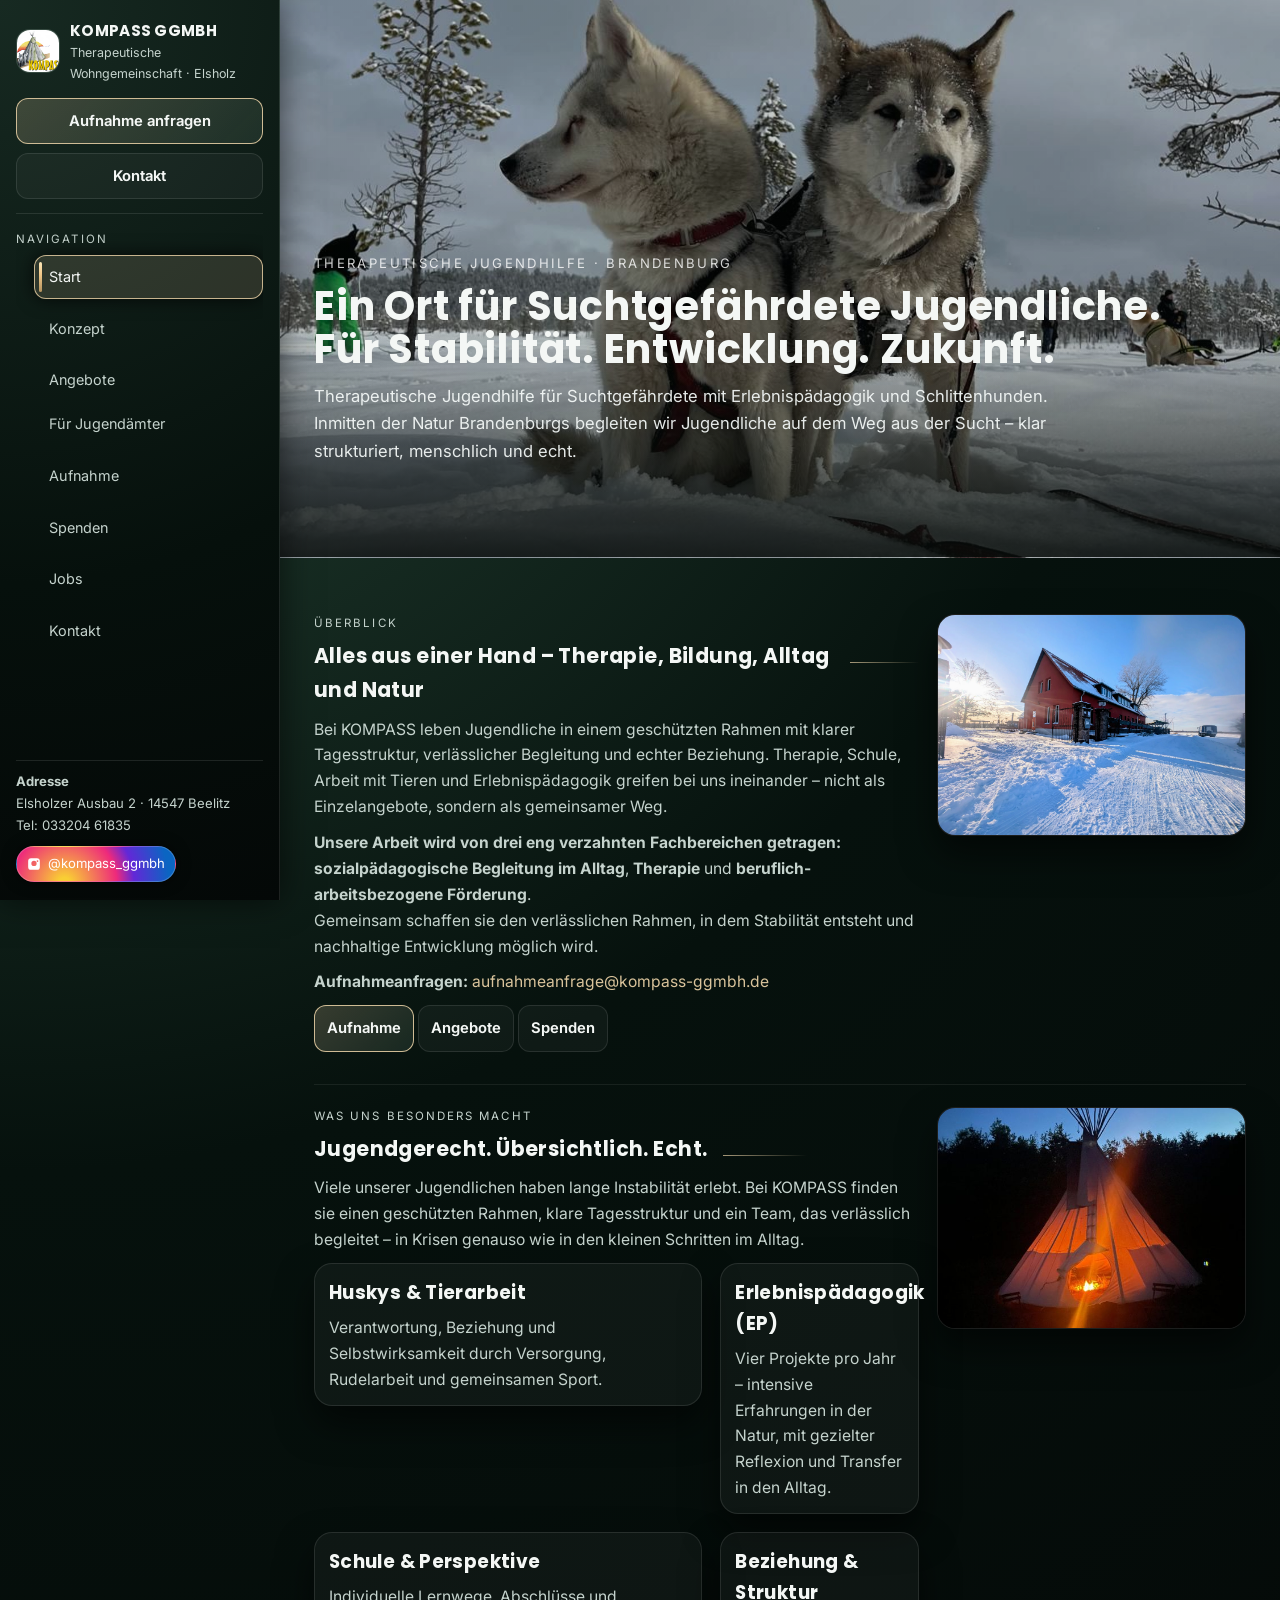
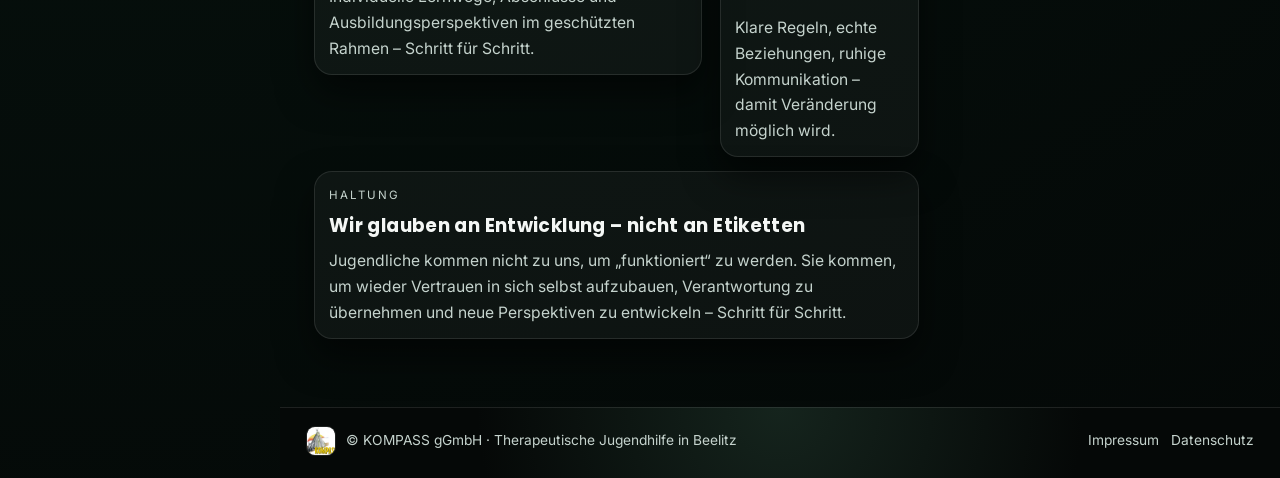
==== index.html @ edcd8ee6 "Add files via upload" ====
<!doctype html>

<!--
KOMPASS gGmbH single-file website export for IANOS.
This file contains the homepage styling and embedded assets as a standalone HTML file.
For full multi-page deployment, use the full project folder/ZIP.
Latest requested hero changes included:
- "Ein Ort für Suchtgefährdete Jugendliche. Für Stabilität. Entwicklung. Zukunft."
- "Therapeutische Jugendhilfe für Suchtgefährdete mit Erlebnispädagogik und Schlittenhunden..."
-->

<html lang="de">
<head> <meta charset="utf-8"> <title>KOMPASS gGmbH – Therapeutische Jugendhilfe</title> <meta name="viewport" content="width=device-width, initial-scale=1"> <link rel="preconnect" href="https://fonts.googleapis.com"> <link rel="preconnect" href="https://fonts.gstatic.com" crossorigin> <link href="https://fonts.googleapis.com/css2?family=Inter:wght@300;400;500;600&family=Poppins:wght@500;600;700&display=swap" rel="stylesheet"> <style>
:root{
  --bg:#06110d;
  --bg2:#0d1c16;
  --panel:#0c1712;
  --panel2:#102019;
  --text:#f4f7f5;
  --muted:#c5d3cd;
  --accent:#d9c39b;
  --accent2:#8fbca5;
  --border:rgba(255,255,255,.10);
  --shadow:0 18px 36px rgba(0,0,0,.55);
  --sidebar:280px;
  --radius:18px;
}


/* --- Fix: prevent horizontal scrollbar + sidebar hover stutter --- */
html, body{
  width:100%;
  overflow-x:hidden;
}
.sidebar{
  overflow-x:hidden; /* keep vertical scroll, kill horizontal */
}
.sidebar nav{
  overflow-x:hidden;
}
.sidebar a{
  will-change: transform;
}
/* -------------------------------------------------------------- */

*{box-sizing:border-box;margin:0;padding:0}
html{scroll-behavior:smooth}
body{
  font-family: Inter, system-ui, -apple-system, "Segoe UI", sans-serif;
  background: radial-gradient(circle at top left,#294a3a 0,var(--bg) 48%,#040807 100%);
  color:var(--text);
  line-height:1.65;
}
h1,h2,h3,.brand-name{
  font-family:Poppins,system-ui,-apple-system,"Segoe UI",sans-serif;
  letter-spacing:.02em;
}
a{color:var(--accent);text-decoration:none}
a:hover{text-decoration:underline}

.layout{display:flex;min-height:100vh}

/* Sidebar */
.sidebar{
  position:sticky;top:0;align-self:flex-start;
  width:var(--sidebar);min-height:100vh;
  padding:18px 16px;
  background: radial-gradient(circle at top left,#172a22 0%,#06100c 62%,#040807 100%);
  border-right:1px solid var(--border);
  box-shadow:0 0 32px rgba(0,0,0,.6);
  z-index:20;
  display:flex;flex-direction:column;gap:14px;
}
.brand{display:flex;gap:10px;align-items:center}
.brand-logo{
  width:44px;height:44px;border-radius:14px;overflow:hidden;
  border:1px solid var(--border);background:#20372c;flex:0 0 auto;
}
.brand-logo img{width:100%;height:100%;object-fit:cover}
.brand-name{font-weight:700;font-size:.95rem;text-transform:uppercase}
.brand-sub{font-size:.78rem;color:var(--muted)}

.nav-title{font-size:.72rem;text-transform:uppercase;letter-spacing:.18em;color:var(--muted);margin:6px 0}
.nav{border-top:1px solid var(--border);padding-top:10px;flex:1;overflow-y:auto;overflow-x:hidden}
.nav ul{list-style:none;display:flex;flex-direction:column;gap:4px}
.nav a{
  position:relative;display:block;
  font-size:.9rem;
  padding:9px 10px 9px 14px;
  border-radius:12px;
  border:1px solid transparent;
  color:var(--muted);
  transition:background .18s,border-color .18s,color .18s,transform .12s,box-shadow .18s;
}
.nav a:hover{
  background:rgba(255,255,255,.06);
  border-color:var(--border);
  color:var(--text);
  transform:translateX(1px);
  text-decoration:none;
}
.nav a.active{
  background:rgba(217,195,155,.16);
  border-color:rgba(217,195,155,.9);
  color:var(--text);
  box-shadow:0 0 18px rgba(0,0,0,.75);
}
.nav a.active::before{
  content:"";
  position:absolute;left:4px;top:6px;bottom:6px;width:3px;border-radius:999px;
  background:linear-gradient(180deg,#fbe7b9 0%,#f2c98a 40%,#b3925e 100%);
}

.cta{display:flex;flex-direction:column;gap:8px}
.btn{
  display:inline-flex;align-items:center;justify-content:center;gap:8px;
  font-size:.92rem;font-weight:650;
  padding:10px 12px;border-radius:12px;
  border:1px solid var(--border);
  background:rgba(255,255,255,.04);
  color:var(--text);
  cursor:pointer;
  transition:transform .12s,box-shadow .18s,border-color .18s,background .18s;
}
.btn:hover{
  transform:translateY(-1px);
  border-color:rgba(217,195,155,.55);
  background:rgba(255,255,255,.06);
  box-shadow:0 10px 18px rgba(0,0,0,.35);
  text-decoration:none;
}
.btn.primary{
  border-color:rgba(217,195,155,.95);
  background:linear-gradient(135deg,rgba(217,195,155,.22),rgba(143,188,165,.12));
}

.sidebar-footer{
  border-top:1px solid var(--border);
  padding-top:10px;
  color:var(--muted);
  font-size:.82rem;
}
.ig-pill{
  display:inline-flex;align-items:center;gap:7px;
  margin-top:10px;
  font-size:.82rem;
  padding:6px 10px;border-radius:999px;
  border:1px solid rgba(255,255,255,.20);
  background:radial-gradient(circle at 30% 107%,#f9ce34 0%,#f9ce34 5%,#ee2a7b 45%,#6228d7 60%,#0b65c2 90%);
  color:#fff;text-decoration:none;
  box-shadow:0 0 14px rgba(0,0,0,.65);
}
.ig-pill span.icon{
  width:14px;height:14px;background:#fff;
  -webkit-mask:url("data:image/svg+xml;utf8,<svg xmlns='http://www.w3.org/2000/svg' viewBox='0 0 24 24'><path fill='%23000' d='M7 2h10a5 5 0 0 1 5 5v10a5 5 0 0 1-5 5H7a5 5 0 0 1-5-5V7a5 5 0 0 1 5-5zm5 4.5A4.5 4.5 0 1 0 16.5 11 4.51 4.51 0 0 0 12 6.5zm6-1a1.5 1.5 0 1 0 1.5 1.5A1.5 1.5 0 0 0 18 5.5z'/></svg>") center/contain no-repeat;
          mask:url("data:image/svg+xml;utf8,<svg xmlns='http://www.w3.org/2000/svg' viewBox='0 0 24 24'><path fill='%23000' d='M7 2h10a5 5 0 0 1 5 5v10a5 5 0 0 1-5 5H7a5 5 0 0 1-5-5V7a5 5 0 0 1 5-5zm5 4.5A4.5 4.5 0 1 0 16.5 11 4.51 4.51 0 0 0 12 6.5zm6-1a1.5 1.5 0 1 0 1.5 1.5A1.5 1.5 0 0 0 18 5.5z'/></svg>") center/contain no-repeat;
}

/* Main */
.main{flex:1;min-width:0}
.hero{
  position:relative;
  min-height:62vh;
  padding:56px 34px 78px; /* a bit more top padding so dogs show */
  display:flex;align-items:flex-end;
  border-bottom:1px solid var(--border);
  background:
    linear-gradient(140deg, rgba(4,12,9,0.18), rgba(5,11,9,0.26)),
    url("/assets/hero.jpg") center/cover no-repeat;
  overflow:hidden;
}
.hero::after{
  content:"";
  position:absolute;inset:auto 0 0 0;height:42%;
  background:linear-gradient(0deg,rgba(6,11,9,.86) 0%,rgba(6,11,9,0) 100%);
  pointer-events:none;
}
.hero-inner{
  position:relative;z-index:1;
  max-width:940px;
  opacity:0;transform:translateY(10px);
  animation:heroFade 900ms ease-out 120ms forwards;
}
@keyframes heroFade{from{opacity:0;transform:translateY(14px)}to{opacity:1;transform:translateY(0)}}
.hero-kicker{font-size:.82rem;text-transform:uppercase;letter-spacing:.18em;color:rgba(255,255,255,.80);margin-bottom:10px}
.hero-title{font-size:clamp(2.35rem,3.1vw,3.05rem);line-height:1.08;margin-bottom:12px}
.hero-title span{color:var(--accent)}
.hero-sub{font-size:1.04rem;color:rgba(245,250,248,.92);max-width:760px;margin-bottom:14px}
.tags{display:flex;flex-wrap:wrap;gap:7px;margin-bottom:10px}
.tag{
  font-size:.78rem;padding:5px 10px;border-radius:999px;
  border:1px solid rgba(255,255,255,.26);
  background:rgba(3,10,7,.28);
  color:var(--text);
  backdrop-filter:blur(3px);
}

/* Content */
.page{padding:34px 34px 46px;max-width:1100px}
.section{
  padding:22px 0;
  border-bottom:1px solid rgba(255,255,255,.07);
  opacity:0;transform:translateY(10px);
  transition:opacity .55s ease-out,transform .55s ease-out;
}
.section.visible{opacity:1;transform:translateY(0)}
.section:last-child{border-bottom:0}
.kicker{font-size:.72rem;text-transform:uppercase;letter-spacing:.18em;color:var(--muted);margin-bottom:6px}
.section h2{
  font-size:1.28rem;margin-bottom:10px;
  display:flex;align-items:baseline;gap:10px
}
.section h2::after{
  content:"";
  height:1px;width:84px;margin-left:6px;
  background:linear-gradient(90deg,var(--accent),transparent);
  opacity:.75;
}

.grid{
  display:grid;
  grid-template-columns:minmax(0,1.8fr) minmax(0,0.92fr);
  gap:18px;
  align-items:start;
}
p{color:var(--muted);font-size:.98rem;margin-bottom:10px}
ul{margin-left:1.1rem;margin-bottom:10px;color:var(--muted);font-size:.98rem}
li{margin-bottom:4px}

.card{
  background:rgba(255,255,255,.04);
  border:1px solid var(--border);
  border-radius:var(--radius);
  box-shadow:var(--shadow);
}
.card.pad{padding:14px 14px 12px}

.side-photo{
  border-radius:var(--radius);
  overflow:hidden;
  border:1px solid var(--border);
  background:#020403;
  box-shadow:var(--shadow);
}
.side-photo img{
  display:block;width:100%;height:220px;
  object-fit:cover;
}

/* Footer */
.footer{
  border-top:1px solid var(--border);
  padding:18px 26px 22px;
  background:radial-gradient(circle at top,#15241d 0%,#050807 60%);
  color:var(--muted);font-size:.86rem;
}
.footer-inner{
  max-width:1100px;margin:0 auto;
  display:flex;justify-content:space-between;gap:14px;flex-wrap:wrap;align-items:center;
}
.footer-left{display:flex;align-items:center;gap:10px}
.footer-logo{width:30px;height:30px;border-radius:9px;overflow:hidden;border:1px solid var(--border)}
.footer-logo img{width:100%;height:100%;object-fit:cover}
.footer-links{display:flex;gap:12px;flex-wrap:wrap}
.footer-links a{color:var(--muted)}
.footer-links a:hover{color:var(--accent)}

/* Mobile */
.mobile-toggle{display:none}
@media(max-width:920px){
  .layout{flex-direction:column}
  .sidebar{position:relative;width:100%;min-height:auto;border-right:0;border-bottom:1px solid var(--border)}
  .nav{display:none}
  .nav.open{display:block;max-height:340px}
  .mobile-toggle{display:inline-flex}
  .page,.hero{padding-left:16px;padding-right:16px}
  .grid{grid-template-columns:1fr}
  .side-photo img{height:200px}
}

/* Angebote jump links */
.page a{scroll-margin-top:90px}

/* Anfahrt map */
.map-wrapper { margin-top: 1.5rem; }
.map-link { margin-top: 0.5rem; font-size: 0.9rem; }
.map-link a { color: var(--accent); text-decoration: none; }
.map-link a:hover { text-decoration: underline; }


/* Calendar embed */
.calendar-embed{
  width:100%;
  overflow:hidden;
  border-radius:14px;
  border:1px solid var(--border);
  background: rgba(255,255,255,0.02);
}
.calendar-embed iframe{
  width:100%;
  height:720px;
  border:0;
  display:block;
}
@media (max-width: 720px){
  .calendar-embed iframe{ height: 620px; }
}

.navicon{display:inline-block;width:1.3em;opacity:.9;margin-right:.4em}


/* Fix: text above side-photo (prevents headline from sitting behind images) */
.grid > div:first-child{ position: relative; z-index: 2; }
.side-photo{ position: relative; z-index: 1; }
.side-photo img{ display:block; }
/* --------------------------------------------------------------- */

</style>
</head>
<body class="home">
<div class="layout"> <aside class="sidebar"> <div class="brand"> <div class="brand-logo"><img src="[data-uri]" alt="KOMPASS Logo"></div> <div> <div class="brand-name">KOMPASS gGmbH</div> <div class="brand-sub">Therapeutische Wohngemeinschaft · Elsholz</div> </div> </div> <button class="btn mobile-toggle" id="navToggle" type="button">☰ Menü</button> <div class="cta"> <a class="btn primary" href="/pages/aufnahme.html">Aufnahme anfragen</a> <a class="btn" href="/pages/kontakt.html">Kontakt</a> </div> <nav class="nav" id="nav"> <div class="nav-title">Navigation</div> <ul> <li><a class="active" href="/index.html">Start</a></li>
<li><a class="" href="/pages/konzept.html">Konzept</a></li>
<li><a class="" href="/pages/angebote.html">Angebote</a><a href="/jugendaemter.html">Für Jugendämter</a>
</li>
 <li><a class="" href="/pages/aufnahme.html">Aufnahme</a></li>
<li><a class="" href="/pages/spenden.html">Spenden</a></li>
<li><a class="" href="/pages/jobs.html">Jobs</a></li>
<li><a class="" href="/pages/kontakt.html">Kontakt</a></li> </ul> </nav> <div class="sidebar-footer"> <strong>Adresse</strong><br> Elsholzer Ausbau 2 · 14547 Beelitz<br> Tel: 033204 61835<br> <a class="ig-pill" href="https://www.instagram.com/kompass_ggmbh" target="_blank" rel="noopener"> <span class="icon"></span><span>@kompass_ggmbh</span> </a> </div> </aside> <main class="main"> <section class="hero"> <div class="hero-inner"> <div class="hero-kicker">Therapeutische Jugendhilfe · Brandenburg</div> <h1 class="hero-title">Ein Ort für Suchtgefährdete Jugendliche.<br>Für Stabilität. Entwicklung. Zukunft.</h1> <p class="hero-sub">Therapeutische Jugendhilfe für Suchtgefährdete mit Erlebnispädagogik und Schlittenhunden.<br>Inmitten der Natur Brandenburgs begleiten wir Jugendliche auf dem Weg aus der Sucht – klar strukturiert, menschlich und echt.</p>
</div>
</section> <div class="page"> <section class="section visible">
  <div class="grid">
    <div>
      <div class="kicker">Überblick</div>
      <h2>Alles aus einer Hand – Therapie, Bildung, Alltag und Natur</h2>
      <p>Bei KOMPASS leben Jugendliche in einem geschützten Rahmen mit klarer Tagesstruktur, verlässlicher Begleitung und echter Beziehung. Therapie, Schule, Arbeit mit Tieren und Erlebnispädagogik greifen bei uns ineinander – nicht als Einzelangebote, sondern als gemeinsamer Weg.</p>
<p><strong>Unsere Arbeit wird von drei eng verzahnten Fachbereichen getragen:</strong><br>
<strong>sozialpädagogische Begleitung im Alltag</strong>, <strong>Therapie</strong> und <strong>beruflich-arbeitsbezogene Förderung</strong>.<br>
Gemeinsam schaffen sie den verlässlichen Rahmen, in dem Stabilität entsteht und nachhaltige Entwicklung möglich wird.</p>
      <p><strong>Aufnahmeanfragen:</strong> <a href="mailto:aufnahmeanfrage@kompass-ggmbh.de">aufnahmeanfrage@kompass-ggmbh.de</a></p>

      <p style="margin-top:10px">
        <a class="btn primary" href="/pages/aufnahme.html">Aufnahme</a>
        <a class="btn" href="/pages/angebote.html">Angebote</a>
        
        <a class="btn" href="/pages/spenden.html">Spenden</a>
      </p>
    </div>

    <div class="side-photo">
      <img src="[data-uri]" alt="KOMPASS Haus im Winter">
    </div>
  </div>
</section> <section class="section">
  <div class="grid">
    <div>
      <div class="kicker">Was uns besonders macht</div>
      <h2>Jugendgerecht. Übersichtlich. Echt.</h2>
      <p>Viele unserer Jugendlichen haben lange Instabilität erlebt. Bei KOMPASS finden sie einen geschützten Rahmen, klare Tagesstruktur und ein Team, das verlässlich begleitet – in Krisen genauso wie in den kleinen Schritten im Alltag.</p>

      <div class="grid">
        <div class="card pad">
          <h3 style="margin:0 0 6px">Huskys &amp; Tierarbeit</h3>
          <p style="margin:0">Verantwortung, Beziehung und Selbstwirksamkeit durch Versorgung, Rudelarbeit und gemeinsamen Sport.</p>
        </div>

        <div class="card pad">
          <h3 style="margin:0 0 6px">Erlebnispädagogik (EP)</h3>
          <p style="margin:0">Vier Projekte pro Jahr – intensive Erfahrungen in der Natur, mit gezielter Reflexion und Transfer in den Alltag.</p>
        </div>

        <div class="card pad">
          <h3 style="margin:0 0 6px">Schule &amp; Perspektive</h3>
          <p style="margin:0">Individuelle Lernwege, Abschlüsse und Ausbildungsperspektiven im geschützten Rahmen – Schritt für Schritt.</p>
        </div>

        <div class="card pad">
          <h3 style="margin:0 0 6px">Beziehung &amp; Struktur</h3>
          <p style="margin:0">Klare Regeln, echte Beziehungen, ruhige Kommunikation – damit Veränderung möglich wird.</p>
        </div>
      </div>

      <div class="card pad" style="margin-top:14px">
        <div class="kicker">Haltung</div>
        <h3 style="margin:0 0 6px">Wir glauben an Entwicklung – nicht an Etiketten</h3>
        <p style="margin:0">Jugendliche kommen nicht zu uns, um „funktioniert“ zu werden. Sie kommen, um wieder Vertrauen in sich selbst aufzubauen, Verantwortung zu übernehmen und neue Perspektiven zu entwickeln – Schritt für Schritt.</p>
      </div>
    </div>

    <div class="side-photo">
      <img src="[data-uri]" alt="Gemeinschaft und Orientierung">
    </div>
  </div>
</section> </div> <footer class="footer"> <div class="footer-inner"> <div class="footer-left"> <div class="footer-logo"><img src="[data-uri]" alt="KOMPASS Logo klein"></div> <div>© KOMPASS gGmbH · Therapeutische Jugendhilfe in Beelitz</div> </div> <div class="footer-links"> <a href="/pages/impressum.html">Impressum</a> <a href="/pages/datenschutz.html">Datenschutz</a> </div> </div> </footer> </main>
</div> <script>
const toggle = document.getElementById('navToggle');
const nav = document.getElementById('nav');
if (toggle && nav) toggle.addEventListener('click', ()=> nav.classList.toggle('open'));

const sections = document.querySelectorAll('.section');
if ('IntersectionObserver' in window) {
  const obs = new IntersectionObserver((entries)=>{
    entries.forEach(e=>{
      if (e.isIntersecting){ e.target.classList.add('visible'); obs.unobserve(e.target); }
    });
  }, {threshold:0.12});
  sections.forEach(s=>obs.observe(s));
} else {
  sections.forEach(s=>s.classList.add('visible'));
}
</script>
</body>
</html>
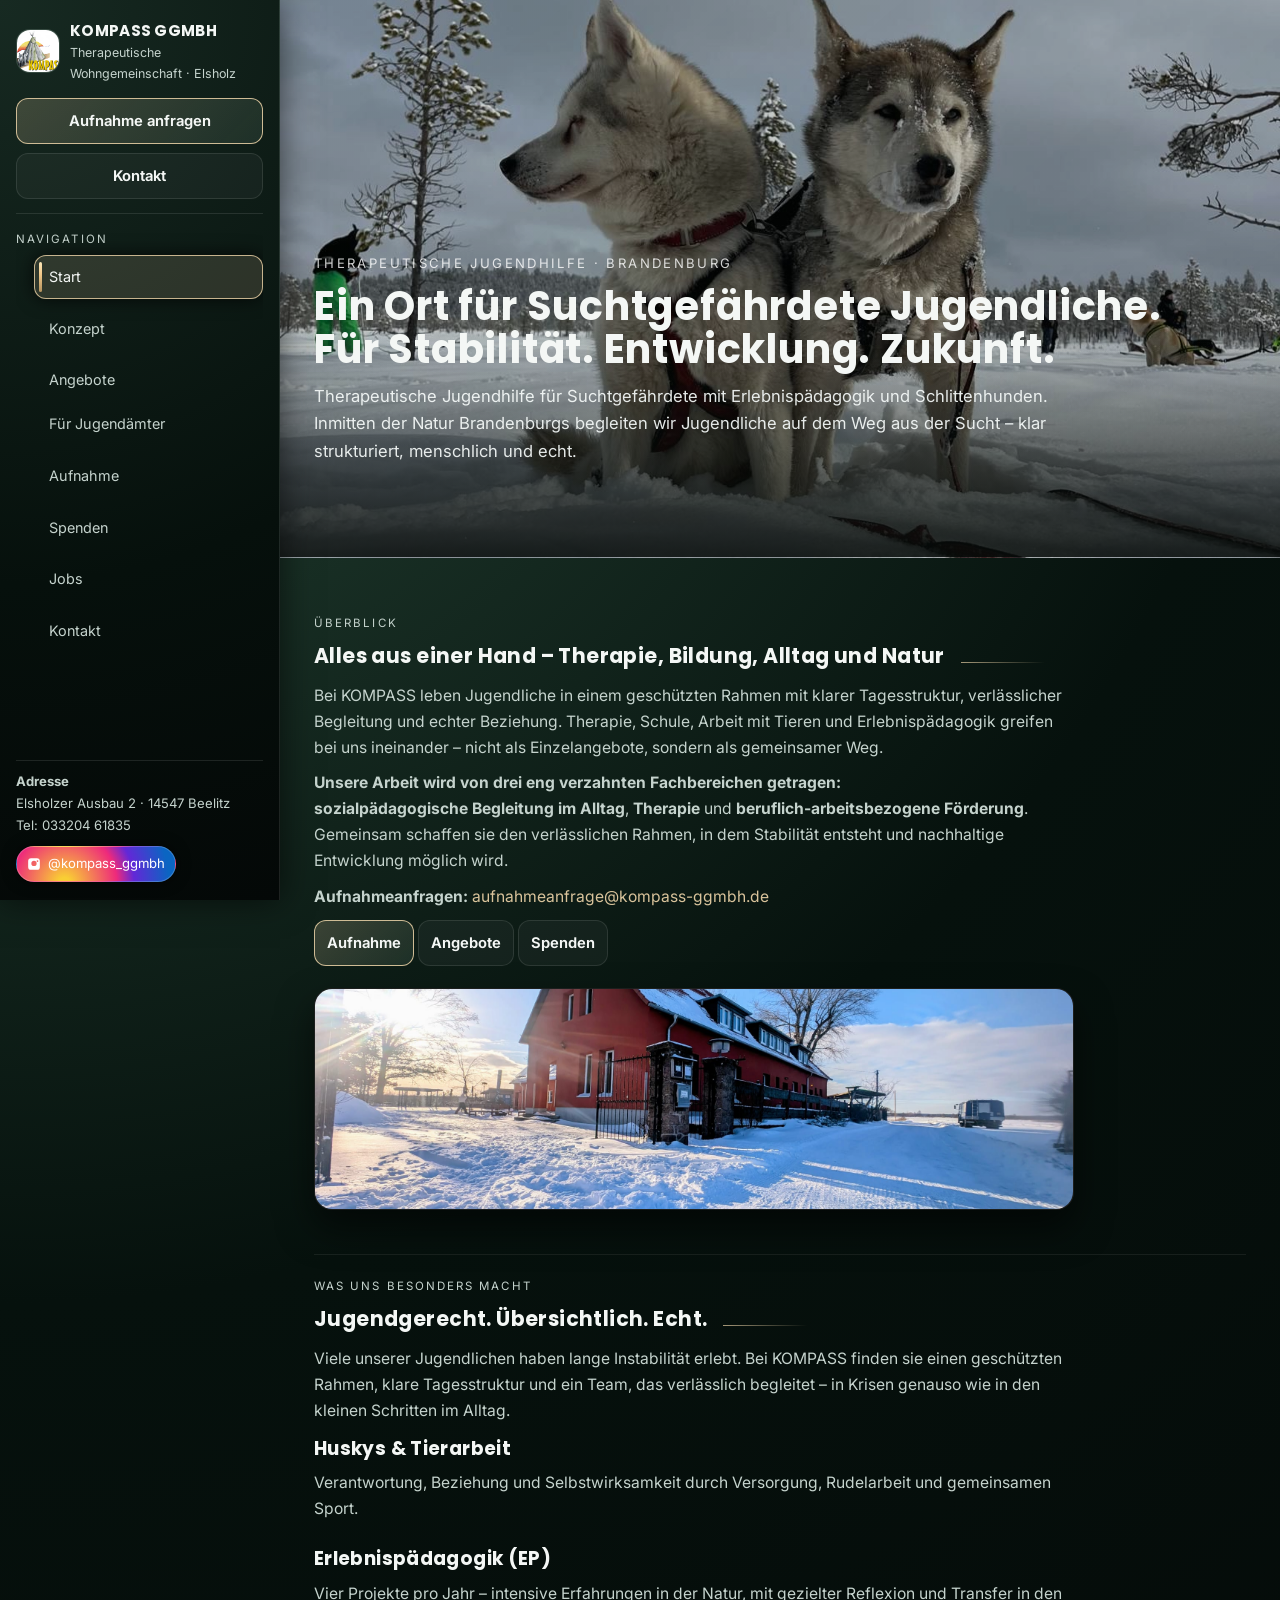
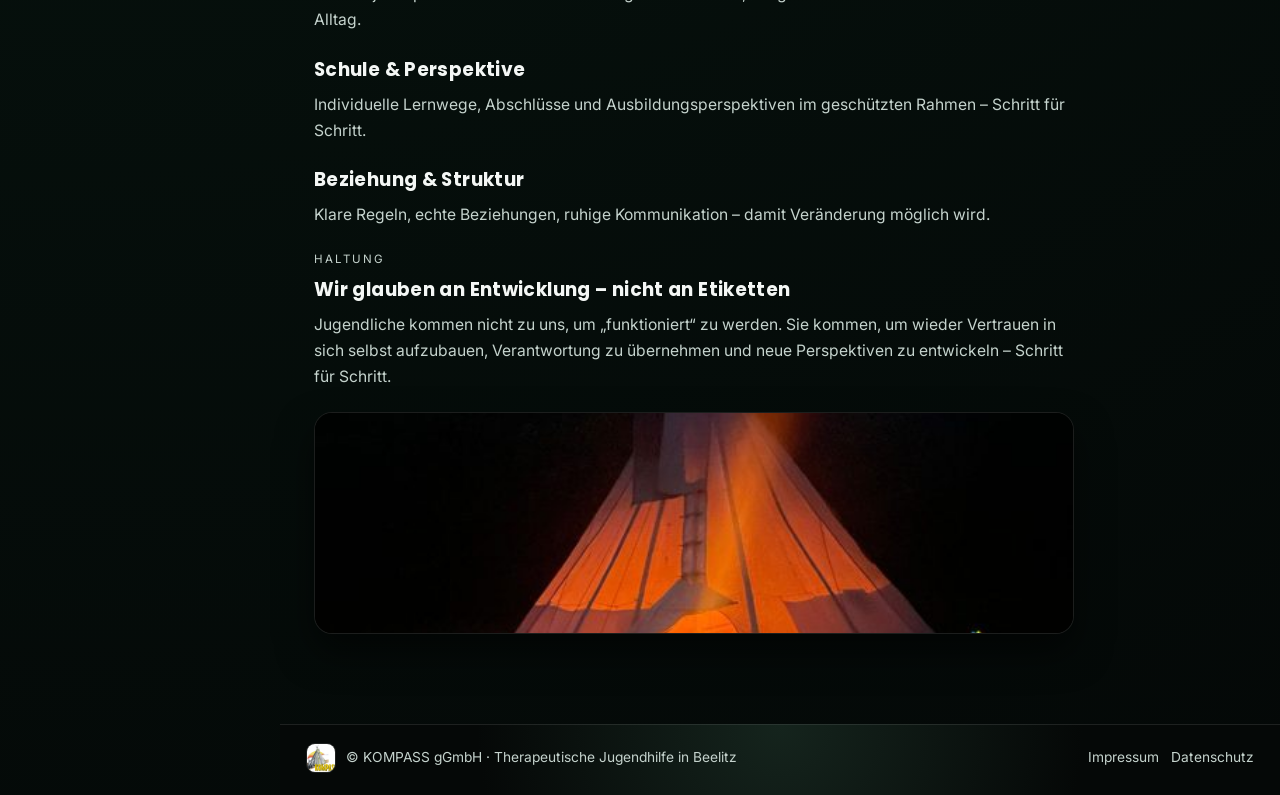
==== commit e9fee61e: "Add files via upload" ====
--- a/index.html
+++ b/index.html
@@ -219,7 +219,7 @@
 
 .grid{
   display:grid;
-  grid-template-columns:minmax(0,1.8fr) minmax(0,0.92fr);
+  grid-template-columns:1fr;
   gap:18px;
   align-items:start;
 }
@@ -315,17 +315,22 @@
 .side-photo img{ display:block; }
 /* --------------------------------------------------------------- */
 
+
+/* stacked-clean-override */
+.grid{display:block !important;grid-template-columns:none !important;}
+.grid>*{display:block !important;width:100% !important;max-width:760px !important;margin:0 0 22px 0 !important;float:none !important;}
+.card,.card.pad{background:transparent !important;border:0 !important;border-radius:0 !important;box-shadow:none !important;padding:0 !important;}
 </style>
 </head>
 <body class="home">
-<div class="layout"> <aside class="sidebar"> <div class="brand"> <div class="brand-logo"><img src="[data-uri]" alt="KOMPASS Logo"></div> <div> <div class="brand-name">KOMPASS gGmbH</div> <div class="brand-sub">Therapeutische Wohngemeinschaft · Elsholz</div> </div> </div> <button class="btn mobile-toggle" id="navToggle" type="button">☰ Menü</button> <div class="cta"> <a class="btn primary" href="/pages/aufnahme.html">Aufnahme anfragen</a> <a class="btn" href="/pages/kontakt.html">Kontakt</a> </div> <nav class="nav" id="nav"> <div class="nav-title">Navigation</div> <ul> <li><a class="active" href="/index.html">Start</a></li>
-<li><a class="" href="/pages/konzept.html">Konzept</a></li>
-<li><a class="" href="/pages/angebote.html">Angebote</a><a href="/jugendaemter.html">Für Jugendämter</a>
+<div class="layout"> <aside class="sidebar"> <div class="brand"> <div class="brand-logo"><img src="[data-uri]" alt="KOMPASS Logo"></div> <div> <div class="brand-name">KOMPASS gGmbH</div> <div class="brand-sub">Therapeutische Wohngemeinschaft · Elsholz</div> </div> </div> <button class="btn mobile-toggle" id="navToggle" type="button">☰ Menü</button> <div class="cta"> <a class="btn primary" href="/aufnahme.html">Aufnahme anfragen</a> <a class="btn" href="/kontakt.html">Kontakt</a> </div> <nav class="nav" id="nav"> <div class="nav-title">Navigation</div> <ul> <li><a class="active" href="/index.html">Start</a></li>
+<li><a class="" href="/konzept.html">Konzept</a></li>
+<li><a class="" href="/angebote.html">Angebote</a><a href="/jugendaemter.html">Für Jugendämter</a>
 </li>
- <li><a class="" href="/pages/aufnahme.html">Aufnahme</a></li>
-<li><a class="" href="/pages/spenden.html">Spenden</a></li>
-<li><a class="" href="/pages/jobs.html">Jobs</a></li>
-<li><a class="" href="/pages/kontakt.html">Kontakt</a></li> </ul> </nav> <div class="sidebar-footer"> <strong>Adresse</strong><br> Elsholzer Ausbau 2 · 14547 Beelitz<br> Tel: 033204 61835<br> <a class="ig-pill" href="https://www.instagram.com/kompass_ggmbh" target="_blank" rel="noopener"> <span class="icon"></span><span>@kompass_ggmbh</span> </a> </div> </aside> <main class="main"> <section class="hero"> <div class="hero-inner"> <div class="hero-kicker">Therapeutische Jugendhilfe · Brandenburg</div> <h1 class="hero-title">Ein Ort für Suchtgefährdete Jugendliche.<br>Für Stabilität. Entwicklung. Zukunft.</h1> <p class="hero-sub">Therapeutische Jugendhilfe für Suchtgefährdete mit Erlebnispädagogik und Schlittenhunden.<br>Inmitten der Natur Brandenburgs begleiten wir Jugendliche auf dem Weg aus der Sucht – klar strukturiert, menschlich und echt.</p>
+ <li><a class="" href="/aufnahme.html">Aufnahme</a></li>
+<li><a class="" href="/spenden.html">Spenden</a></li>
+<li><a class="" href="/jobs.html">Jobs</a></li>
+<li><a class="" href="/kontakt.html">Kontakt</a></li> </ul> </nav> <div class="sidebar-footer"> <strong>Adresse</strong><br> Elsholzer Ausbau 2 · 14547 Beelitz<br> Tel: 033204 61835<br> <a class="ig-pill" href="https://www.instagram.com/kompass_ggmbh" target="_blank" rel="noopener"> <span class="icon"></span><span>@kompass_ggmbh</span> </a> </div> </aside> <main class="main"> <section class="hero"> <div class="hero-inner"> <div class="hero-kicker">Therapeutische Jugendhilfe · Brandenburg</div> <h1 class="hero-title">Ein Ort für Suchtgefährdete Jugendliche.<br>Für Stabilität. Entwicklung. Zukunft.</h1> <p class="hero-sub">Therapeutische Jugendhilfe für Suchtgefährdete mit Erlebnispädagogik und Schlittenhunden.<br>Inmitten der Natur Brandenburgs begleiten wir Jugendliche auf dem Weg aus der Sucht – klar strukturiert, menschlich und echt.</p>
 </div>
 </section> <div class="page"> <section class="section visible">
   <div class="grid">
@@ -339,10 +344,10 @@
       <p><strong>Aufnahmeanfragen:</strong> <a href="mailto:aufnahmeanfrage@kompass-ggmbh.de">aufnahmeanfrage@kompass-ggmbh.de</a></p>
 
       <p style="margin-top:10px">
-        <a class="btn primary" href="/pages/aufnahme.html">Aufnahme</a>
-        <a class="btn" href="/pages/angebote.html">Angebote</a>
+        <a class="btn primary" href="/aufnahme.html">Aufnahme</a>
+        <a class="btn" href="/angebote.html">Angebote</a>
         
-        <a class="btn" href="/pages/spenden.html">Spenden</a>
+        <a class="btn" href="/spenden.html">Spenden</a>
       </p>
     </div>
 
@@ -390,7 +395,7 @@
       <img src="[data-uri]" alt="Gemeinschaft und Orientierung">
     </div>
   </div>
-</section> </div> <footer class="footer"> <div class="footer-inner"> <div class="footer-left"> <div class="footer-logo"><img src="[data-uri]" alt="KOMPASS Logo klein"></div> <div>© KOMPASS gGmbH · Therapeutische Jugendhilfe in Beelitz</div> </div> <div class="footer-links"> <a href="/pages/impressum.html">Impressum</a> <a href="/pages/datenschutz.html">Datenschutz</a> </div> </div> </footer> </main>
+</section> </div> <footer class="footer"> <div class="footer-inner"> <div class="footer-left"> <div class="footer-logo"><img src="[data-uri]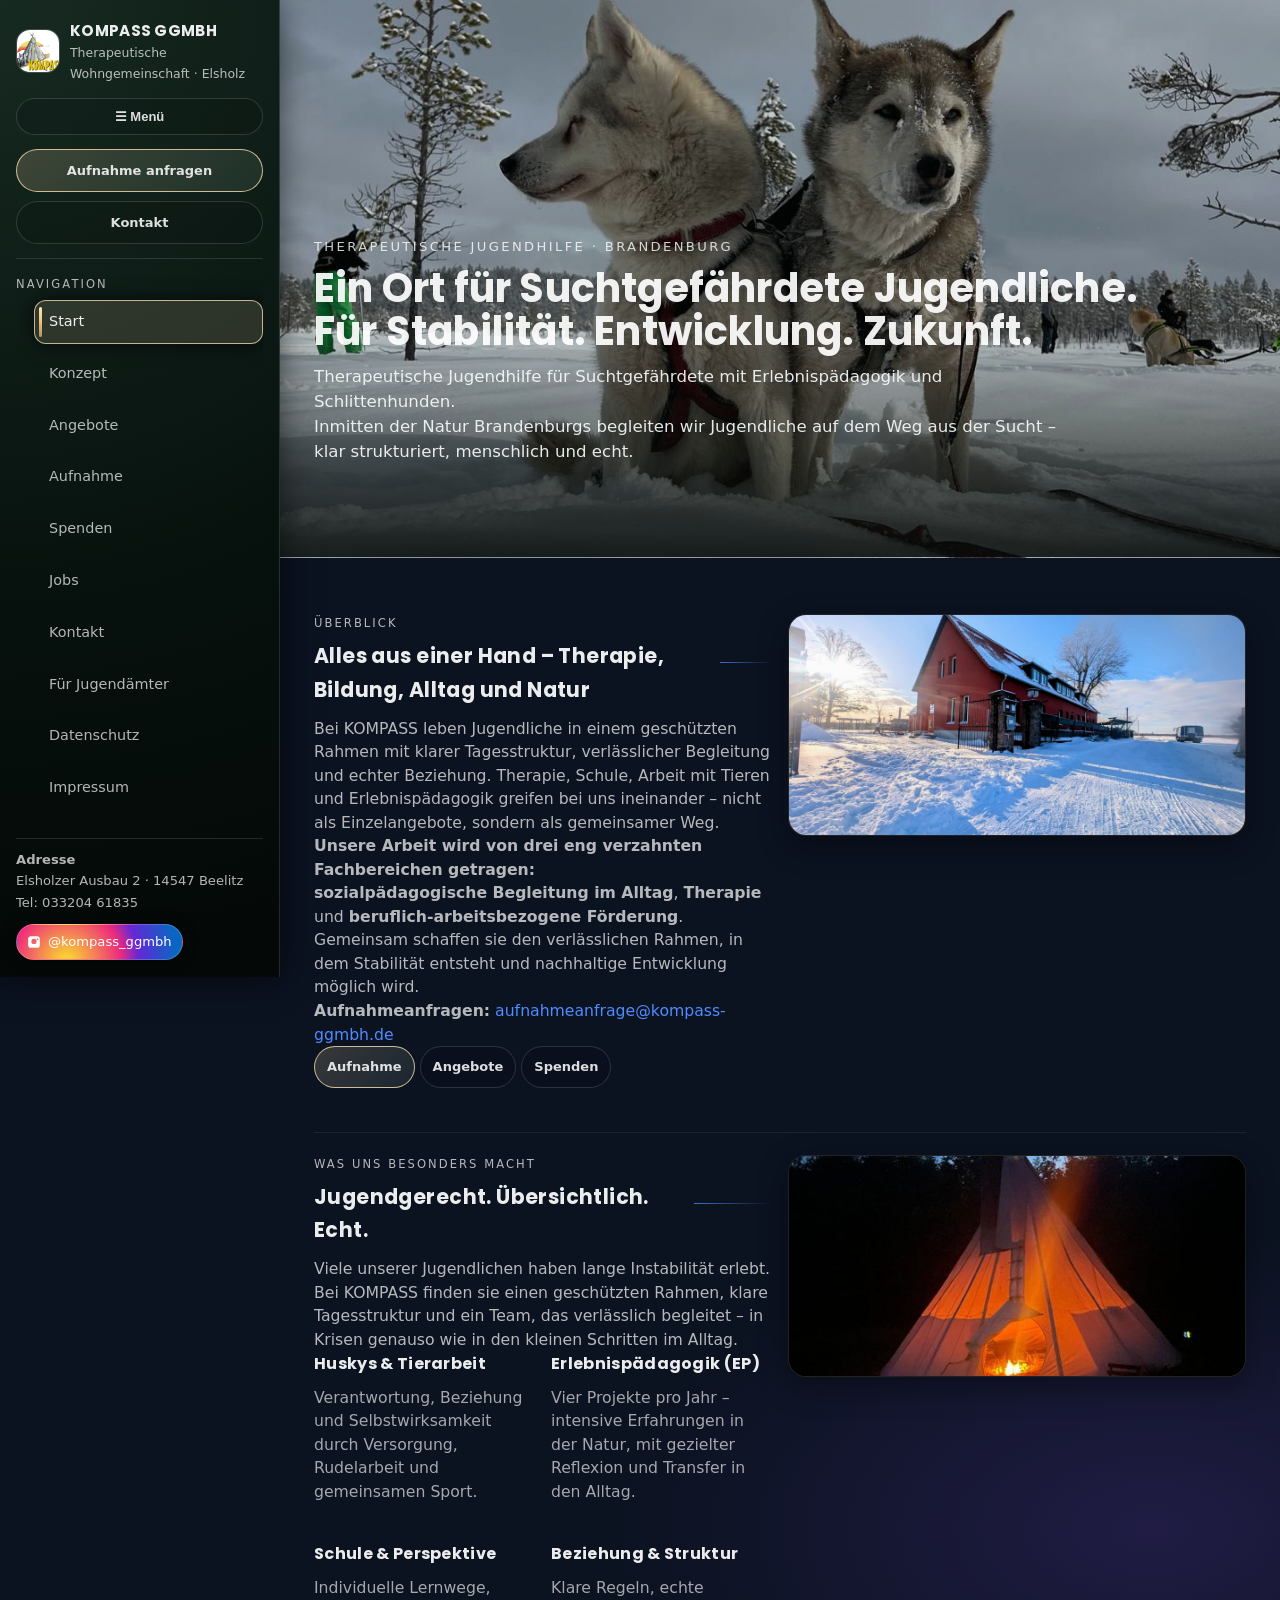
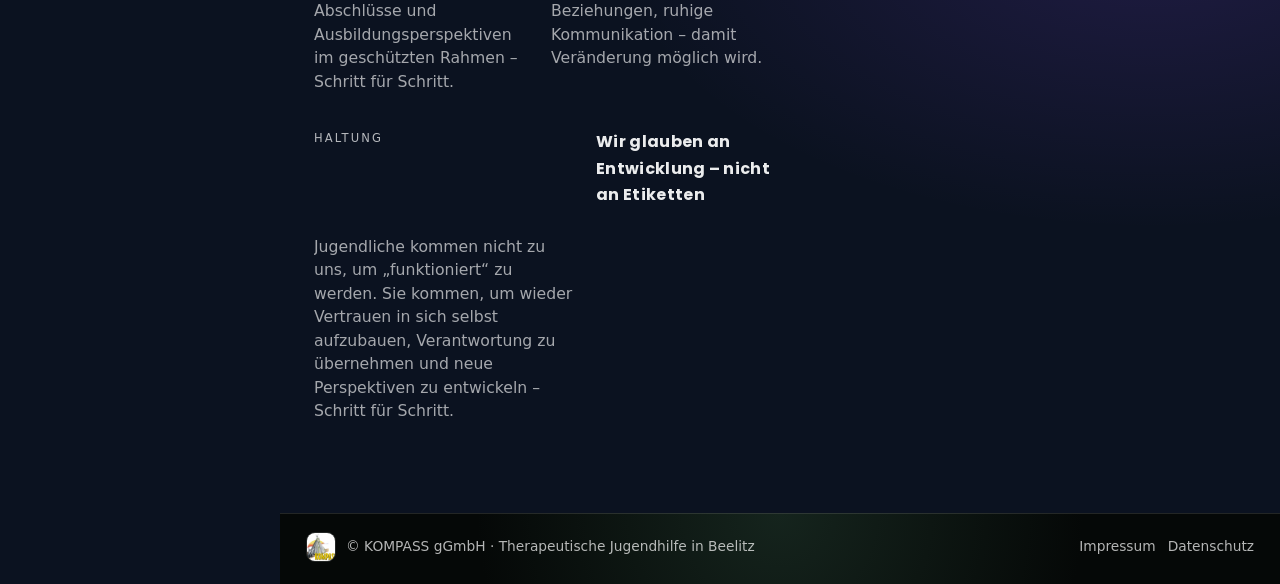
==== commit abde447b: "Add files via upload" ====
--- a/index.html
+++ b/index.html
@@ -1,4 +1,4 @@
-<!doctype html>
+<!DOCTYPE html>
 
 <!--
 KOMPASS gGmbH single-file website export for IANOS.
@@ -8,394 +8,67 @@
 - "Ein Ort für Suchtgefährdete Jugendliche. Für Stabilität. Entwicklung. Zukunft."
 - "Therapeutische Jugendhilfe für Suchtgefährdete mit Erlebnispädagogik und Schlittenhunden..."
 -->
-
 <html lang="de">
-<head> <meta charset="utf-8"> <title>KOMPASS gGmbH – Therapeutische Jugendhilfe</title> <meta name="viewport" content="width=device-width, initial-scale=1"> <link rel="preconnect" href="https://fonts.googleapis.com"> <link rel="preconnect" href="https://fonts.gstatic.com" crossorigin> <link href="https://fonts.googleapis.com/css2?family=Inter:wght@300;400;500;600&family=Poppins:wght@500;600;700&display=swap" rel="stylesheet"> <style>
-:root{
-  --bg:#06110d;
-  --bg2:#0d1c16;
-  --panel:#0c1712;
-  --panel2:#102019;
-  --text:#f4f7f5;
-  --muted:#c5d3cd;
-  --accent:#d9c39b;
-  --accent2:#8fbca5;
-  --border:rgba(255,255,255,.10);
-  --shadow:0 18px 36px rgba(0,0,0,.55);
-  --sidebar:280px;
-  --radius:18px;
-}
-
-
-/* --- Fix: prevent horizontal scrollbar + sidebar hover stutter --- */
-html, body{
-  width:100%;
-  overflow-x:hidden;
-}
-.sidebar{
-  overflow-x:hidden; /* keep vertical scroll, kill horizontal */
-}
-.sidebar nav{
-  overflow-x:hidden;
-}
-.sidebar a{
-  will-change: transform;
-}
-/* -------------------------------------------------------------- */
-
-*{box-sizing:border-box;margin:0;padding:0}
-html{scroll-behavior:smooth}
-body{
-  font-family: Inter, system-ui, -apple-system, "Segoe UI", sans-serif;
-  background: radial-gradient(circle at top left,#294a3a 0,var(--bg) 48%,#040807 100%);
-  color:var(--text);
-  line-height:1.65;
-}
-h1,h2,h3,.brand-name{
-  font-family:Poppins,system-ui,-apple-system,"Segoe UI",sans-serif;
-  letter-spacing:.02em;
-}
-a{color:var(--accent);text-decoration:none}
-a:hover{text-decoration:underline}
-
-.layout{display:flex;min-height:100vh}
-
-/* Sidebar */
-.sidebar{
-  position:sticky;top:0;align-self:flex-start;
-  width:var(--sidebar);min-height:100vh;
-  padding:18px 16px;
-  background: radial-gradient(circle at top left,#172a22 0%,#06100c 62%,#040807 100%);
-  border-right:1px solid var(--border);
-  box-shadow:0 0 32px rgba(0,0,0,.6);
-  z-index:20;
-  display:flex;flex-direction:column;gap:14px;
-}
-.brand{display:flex;gap:10px;align-items:center}
-.brand-logo{
-  width:44px;height:44px;border-radius:14px;overflow:hidden;
-  border:1px solid var(--border);background:#20372c;flex:0 0 auto;
-}
-.brand-logo img{width:100%;height:100%;object-fit:cover}
-.brand-name{font-weight:700;font-size:.95rem;text-transform:uppercase}
-.brand-sub{font-size:.78rem;color:var(--muted)}
-
-.nav-title{font-size:.72rem;text-transform:uppercase;letter-spacing:.18em;color:var(--muted);margin:6px 0}
-.nav{border-top:1px solid var(--border);padding-top:10px;flex:1;overflow-y:auto;overflow-x:hidden}
-.nav ul{list-style:none;display:flex;flex-direction:column;gap:4px}
-.nav a{
-  position:relative;display:block;
-  font-size:.9rem;
-  padding:9px 10px 9px 14px;
-  border-radius:12px;
-  border:1px solid transparent;
-  color:var(--muted);
-  transition:background .18s,border-color .18s,color .18s,transform .12s,box-shadow .18s;
-}
-.nav a:hover{
-  background:rgba(255,255,255,.06);
-  border-color:var(--border);
-  color:var(--text);
-  transform:translateX(1px);
-  text-decoration:none;
-}
-.nav a.active{
-  background:rgba(217,195,155,.16);
-  border-color:rgba(217,195,155,.9);
-  color:var(--text);
-  box-shadow:0 0 18px rgba(0,0,0,.75);
-}
-.nav a.active::before{
-  content:"";
-  position:absolute;left:4px;top:6px;bottom:6px;width:3px;border-radius:999px;
-  background:linear-gradient(180deg,#fbe7b9 0%,#f2c98a 40%,#b3925e 100%);
-}
-
-.cta{display:flex;flex-direction:column;gap:8px}
-.btn{
-  display:inline-flex;align-items:center;justify-content:center;gap:8px;
-  font-size:.92rem;font-weight:650;
-  padding:10px 12px;border-radius:12px;
-  border:1px solid var(--border);
-  background:rgba(255,255,255,.04);
-  color:var(--text);
-  cursor:pointer;
-  transition:transform .12s,box-shadow .18s,border-color .18s,background .18s;
-}
-.btn:hover{
-  transform:translateY(-1px);
-  border-color:rgba(217,195,155,.55);
-  background:rgba(255,255,255,.06);
-  box-shadow:0 10px 18px rgba(0,0,0,.35);
-  text-decoration:none;
-}
-.btn.primary{
-  border-color:rgba(217,195,155,.95);
-  background:linear-gradient(135deg,rgba(217,195,155,.22),rgba(143,188,165,.12));
-}
-
-.sidebar-footer{
-  border-top:1px solid var(--border);
-  padding-top:10px;
-  color:var(--muted);
-  font-size:.82rem;
-}
-.ig-pill{
-  display:inline-flex;align-items:center;gap:7px;
-  margin-top:10px;
-  font-size:.82rem;
-  padding:6px 10px;border-radius:999px;
-  border:1px solid rgba(255,255,255,.20);
-  background:radial-gradient(circle at 30% 107%,#f9ce34 0%,#f9ce34 5%,#ee2a7b 45%,#6228d7 60%,#0b65c2 90%);
-  color:#fff;text-decoration:none;
-  box-shadow:0 0 14px rgba(0,0,0,.65);
-}
-.ig-pill span.icon{
-  width:14px;height:14px;background:#fff;
-  -webkit-mask:url("data:image/svg+xml;utf8,<svg xmlns='http://www.w3.org/2000/svg' viewBox='0 0 24 24'><path fill='%23000' d='M7 2h10a5 5 0 0 1 5 5v10a5 5 0 0 1-5 5H7a5 5 0 0 1-5-5V7a5 5 0 0 1 5-5zm5 4.5A4.5 4.5 0 1 0 16.5 11 4.51 4.51 0 0 0 12 6.5zm6-1a1.5 1.5 0 1 0 1.5 1.5A1.5 1.5 0 0 0 18 5.5z'/></svg>") center/contain no-repeat;
-          mask:url("data:image/svg+xml;utf8,<svg xmlns='http://www.w3.org/2000/svg' viewBox='0 0 24 24'><path fill='%23000' d='M7 2h10a5 5 0 0 1 5 5v10a5 5 0 0 1-5 5H7a5 5 0 0 1-5-5V7a5 5 0 0 1 5-5zm5 4.5A4.5 4.5 0 1 0 16.5 11 4.51 4.51 0 0 0 12 6.5zm6-1a1.5 1.5 0 1 0 1.5 1.5A1.5 1.5 0 0 0 18 5.5z'/></svg>") center/contain no-repeat;
-}
-
-/* Main */
-.main{flex:1;min-width:0}
-.hero{
-  position:relative;
-  min-height:62vh;
-  padding:56px 34px 78px; /* a bit more top padding so dogs show */
-  display:flex;align-items:flex-end;
-  border-bottom:1px solid var(--border);
-  background:
-    linear-gradient(140deg, rgba(4,12,9,0.18), rgba(5,11,9,0.26)),
-    url("/assets/hero.jpg") center/cover no-repeat;
-  overflow:hidden;
-}
-.hero::after{
-  content:"";
-  position:absolute;inset:auto 0 0 0;height:42%;
-  background:linear-gradient(0deg,rgba(6,11,9,.86) 0%,rgba(6,11,9,0) 100%);
-  pointer-events:none;
-}
-.hero-inner{
-  position:relative;z-index:1;
-  max-width:940px;
-  opacity:0;transform:translateY(10px);
-  animation:heroFade 900ms ease-out 120ms forwards;
-}
-@keyframes heroFade{from{opacity:0;transform:translateY(14px)}to{opacity:1;transform:translateY(0)}}
-.hero-kicker{font-size:.82rem;text-transform:uppercase;letter-spacing:.18em;color:rgba(255,255,255,.80);margin-bottom:10px}
-.hero-title{font-size:clamp(2.35rem,3.1vw,3.05rem);line-height:1.08;margin-bottom:12px}
-.hero-title span{color:var(--accent)}
-.hero-sub{font-size:1.04rem;color:rgba(245,250,248,.92);max-width:760px;margin-bottom:14px}
-.tags{display:flex;flex-wrap:wrap;gap:7px;margin-bottom:10px}
-.tag{
-  font-size:.78rem;padding:5px 10px;border-radius:999px;
-  border:1px solid rgba(255,255,255,.26);
-  background:rgba(3,10,7,.28);
-  color:var(--text);
-  backdrop-filter:blur(3px);
-}
-
-/* Content */
-.page{padding:34px 34px 46px;max-width:1100px}
-.section{
-  padding:22px 0;
-  border-bottom:1px solid rgba(255,255,255,.07);
-  opacity:0;transform:translateY(10px);
-  transition:opacity .55s ease-out,transform .55s ease-out;
-}
-.section.visible{opacity:1;transform:translateY(0)}
-.section:last-child{border-bottom:0}
-.kicker{font-size:.72rem;text-transform:uppercase;letter-spacing:.18em;color:var(--muted);margin-bottom:6px}
-.section h2{
-  font-size:1.28rem;margin-bottom:10px;
-  display:flex;align-items:baseline;gap:10px
-}
-.section h2::after{
-  content:"";
-  height:1px;width:84px;margin-left:6px;
-  background:linear-gradient(90deg,var(--accent),transparent);
-  opacity:.75;
-}
-
-.grid{
-  display:grid;
-  grid-template-columns:1fr;
-  gap:18px;
-  align-items:start;
-}
-p{color:var(--muted);font-size:.98rem;margin-bottom:10px}
-ul{margin-left:1.1rem;margin-bottom:10px;color:var(--muted);font-size:.98rem}
-li{margin-bottom:4px}
-
-.card{
-  background:rgba(255,255,255,.04);
-  border:1px solid var(--border);
-  border-radius:var(--radius);
-  box-shadow:var(--shadow);
-}
-.card.pad{padding:14px 14px 12px}
-
-.side-photo{
-  border-radius:var(--radius);
-  overflow:hidden;
-  border:1px solid var(--border);
-  background:#020403;
-  box-shadow:var(--shadow);
-}
-.side-photo img{
-  display:block;width:100%;height:220px;
-  object-fit:cover;
-}
-
-/* Footer */
-.footer{
-  border-top:1px solid var(--border);
-  padding:18px 26px 22px;
-  background:radial-gradient(circle at top,#15241d 0%,#050807 60%);
-  color:var(--muted);font-size:.86rem;
-}
-.footer-inner{
-  max-width:1100px;margin:0 auto;
-  display:flex;justify-content:space-between;gap:14px;flex-wrap:wrap;align-items:center;
-}
-.footer-left{display:flex;align-items:center;gap:10px}
-.footer-logo{width:30px;height:30px;border-radius:9px;overflow:hidden;border:1px solid var(--border)}
-.footer-logo img{width:100%;height:100%;object-fit:cover}
-.footer-links{display:flex;gap:12px;flex-wrap:wrap}
-.footer-links a{color:var(--muted)}
-.footer-links a:hover{color:var(--accent)}
-
-/* Mobile */
-.mobile-toggle{display:none}
-@media(max-width:920px){
-  .layout{flex-direction:column}
-  .sidebar{position:relative;width:100%;min-height:auto;border-right:0;border-bottom:1px solid var(--border)}
-  .nav{display:none}
-  .nav.open{display:block;max-height:340px}
-  .mobile-toggle{display:inline-flex}
-  .page,.hero{padding-left:16px;padding-right:16px}
-  .grid{grid-template-columns:1fr}
-  .side-photo img{height:200px}
-}
-
-/* Angebote jump links */
-.page a{scroll-margin-top:90px}
-
-/* Anfahrt map */
-.map-wrapper { margin-top: 1.5rem; }
-.map-link { margin-top: 0.5rem; font-size: 0.9rem; }
-.map-link a { color: var(--accent); text-decoration: none; }
-.map-link a:hover { text-decoration: underline; }
-
-
-/* Calendar embed */
-.calendar-embed{
-  width:100%;
-  overflow:hidden;
-  border-radius:14px;
-  border:1px solid var(--border);
-  background: rgba(255,255,255,0.02);
-}
-.calendar-embed iframe{
-  width:100%;
-  height:720px;
-  border:0;
-  display:block;
-}
-@media (max-width: 720px){
-  .calendar-embed iframe{ height: 620px; }
-}
-
-.navicon{display:inline-block;width:1.3em;opacity:.9;margin-right:.4em}
-
-
-/* Fix: text above side-photo (prevents headline from sitting behind images) */
-.grid > div:first-child{ position: relative; z-index: 2; }
-.side-photo{ position: relative; z-index: 1; }
-.side-photo img{ display:block; }
-/* --------------------------------------------------------------- */
-
-
-/* stacked-clean-override */
-.grid{display:block !important;grid-template-columns:none !important;}
-.grid>*{display:block !important;width:100% !important;max-width:760px !important;margin:0 0 22px 0 !important;float:none !important;}
-.card,.card.pad{background:transparent !important;border:0 !important;border-radius:0 !important;box-shadow:none !important;padding:0 !important;}
-</style>
-</head>
+<head> <meta charset="utf-8"/> <title>KOMPASS gGmbH – Therapeutische Jugendhilfe</title> <meta content="width=device-width, initial-scale=1" name="viewport"/> <link href="https://fonts.googleapis.com" rel="preconnect"/> <link crossorigin="" href="https://fonts.gstatic.com" rel="preconnect"/> <link href="https://fonts.googleapis.com/css2?family=Inter:wght@300;400;500;600&amp;family=Poppins:wght@500;600;700&amp;display=swap" rel="stylesheet"/> 
+<link href="/style.css" rel="stylesheet"/></head>
 <body class="home">
-<div class="layout"> <aside class="sidebar"> <div class="brand"> <div class="brand-logo"><img src="[data-uri]" alt="KOMPASS Logo"></div> <div> <div class="brand-name">KOMPASS gGmbH</div> <div class="brand-sub">Therapeutische Wohngemeinschaft · Elsholz</div> </div> </div> <button class="btn mobile-toggle" id="navToggle" type="button">☰ Menü</button> <div class="cta"> <a class="btn primary" href="/aufnahme.html">Aufnahme anfragen</a> <a class="btn" href="/kontakt.html">Kontakt</a> </div> <nav class="nav" id="nav"> <div class="nav-title">Navigation</div> <ul> <li><a class="active" href="/index.html">Start</a></li>
-<li><a class="" href="/konzept.html">Konzept</a></li>
-<li><a class="" href="/angebote.html">Angebote</a><a href="/jugendaemter.html">Für Jugendämter</a>
-</li>
- <li><a class="" href="/aufnahme.html">Aufnahme</a></li>
-<li><a class="" href="/spenden.html">Spenden</a></li>
-<li><a class="" href="/jobs.html">Jobs</a></li>
-<li><a class="" href="/kontakt.html">Kontakt</a></li> </ul> </nav> <div class="sidebar-footer"> <strong>Adresse</strong><br> Elsholzer Ausbau 2 · 14547 Beelitz<br> Tel: 033204 61835<br> <a class="ig-pill" href="https://www.instagram.com/kompass_ggmbh" target="_blank" rel="noopener"> <span class="icon"></span><span>@kompass_ggmbh</span> </a> </div> </aside> <main class="main"> <section class="hero"> <div class="hero-inner"> <div class="hero-kicker">Therapeutische Jugendhilfe · Brandenburg</div> <h1 class="hero-title">Ein Ort für Suchtgefährdete Jugendliche.<br>Für Stabilität. Entwicklung. Zukunft.</h1> <p class="hero-sub">Therapeutische Jugendhilfe für Suchtgefährdete mit Erlebnispädagogik und Schlittenhunden.<br>Inmitten der Natur Brandenburgs begleiten wir Jugendliche auf dem Weg aus der Sucht – klar strukturiert, menschlich und echt.</p>
+<div class="layout"> <aside class="sidebar"> <div class="brand"> <div class="brand-logo"><img alt="KOMPASS Logo" src="[data-uri]"/></div> <div> <div class="brand-name">KOMPASS gGmbH</div> <div class="brand-sub">Therapeutische Wohngemeinschaft · Elsholz</div> </div> </div> <button class="btn mobile-toggle" id="navToggle" type="button">☰ Menü</button> <div class="cta"> <a class="btn primary" href="/aufnahme.html">Aufnahme anfragen</a> <a class="btn" href="/kontakt.html">Kontakt</a> </div> <nav class="nav" id="nav"><div class="nav-title">Navigation</div><ul><li><a class="active" href="/index.html">Start</a></li><li><a href="/konzept.html">Konzept</a></li><li><a href="/angebote.html">Angebote</a></li><li><a href="/aufnahme.html">Aufnahme</a></li><li><a href="/spenden.html">Spenden</a></li><li><a href="/jobs.html">Jobs</a></li><li><a href="/kontakt.html">Kontakt</a></li><li><a href="/jugendaemter.html">Für Jugendämter</a></li><li><a href="/datenschutz.html">Datenschutz</a></li><li><a href="/impressum.html">Impressum</a></li></ul></nav> <div class="sidebar-footer"> <strong>Adresse</strong><br/> Elsholzer Ausbau 2 · 14547 Beelitz<br/> Tel: 033204 61835<br/> <a class="ig-pill" href="https://www.instagram.com/kompass_ggmbh" rel="noopener" target="_blank"> <span class="icon"></span><span>@kompass_ggmbh</span> </a> </div> </aside> <main class="main"> <section class="hero"> <div class="hero-inner"> <div class="hero-kicker">Therapeutische Jugendhilfe · Brandenburg</div> <h1 class="hero-title">Ein Ort für Suchtgefährdete Jugendliche.<br/>Für Stabilität. Entwicklung. Zukunft.</h1> <p class="hero-sub">Therapeutische Jugendhilfe für Suchtgefährdete mit Erlebnispädagogik und Schlittenhunden.<br/>Inmitten der Natur Brandenburgs begleiten wir Jugendliche auf dem Weg aus der Sucht – klar strukturiert, menschlich und echt.</p>
 </div>
 </section> <div class="page"> <section class="section visible">
-  <div class="grid">
-    <div>
-      <div class="kicker">Überblick</div>
-      <h2>Alles aus einer Hand – Therapie, Bildung, Alltag und Natur</h2>
-      <p>Bei KOMPASS leben Jugendliche in einem geschützten Rahmen mit klarer Tagesstruktur, verlässlicher Begleitung und echter Beziehung. Therapie, Schule, Arbeit mit Tieren und Erlebnispädagogik greifen bei uns ineinander – nicht als Einzelangebote, sondern als gemeinsamer Weg.</p>
-<p><strong>Unsere Arbeit wird von drei eng verzahnten Fachbereichen getragen:</strong><br>
-<strong>sozialpädagogische Begleitung im Alltag</strong>, <strong>Therapie</strong> und <strong>beruflich-arbeitsbezogene Förderung</strong>.<br>
+<div class="grid">
+<div>
+<div class="kicker">Überblick</div>
+<h2>Alles aus einer Hand – Therapie, Bildung, Alltag und Natur</h2>
+<p>Bei KOMPASS leben Jugendliche in einem geschützten Rahmen mit klarer Tagesstruktur, verlässlicher Begleitung und echter Beziehung. Therapie, Schule, Arbeit mit Tieren und Erlebnispädagogik greifen bei uns ineinander – nicht als Einzelangebote, sondern als gemeinsamer Weg.</p>
+<p><strong>Unsere Arbeit wird von drei eng verzahnten Fachbereichen getragen:</strong><br/>
+<strong>sozialpädagogische Begleitung im Alltag</strong>, <strong>Therapie</strong> und <strong>beruflich-arbeitsbezogene Förderung</strong>.<br/>
 Gemeinsam schaffen sie den verlässlichen Rahmen, in dem Stabilität entsteht und nachhaltige Entwicklung möglich wird.</p>
-      <p><strong>Aufnahmeanfragen:</strong> <a href="mailto:aufnahmeanfrage@kompass-ggmbh.de">aufnahmeanfrage@kompass-ggmbh.de</a></p>
-
-      <p style="margin-top:10px">
-        <a class="btn primary" href="/aufnahme.html">Aufnahme</a>
-        <a class="btn" href="/angebote.html">Angebote</a>
-        
-        <a class="btn" href="/spenden.html">Spenden</a>
-      </p>
-    </div>
-
-    <div class="side-photo">
-      <img src="[data-uri]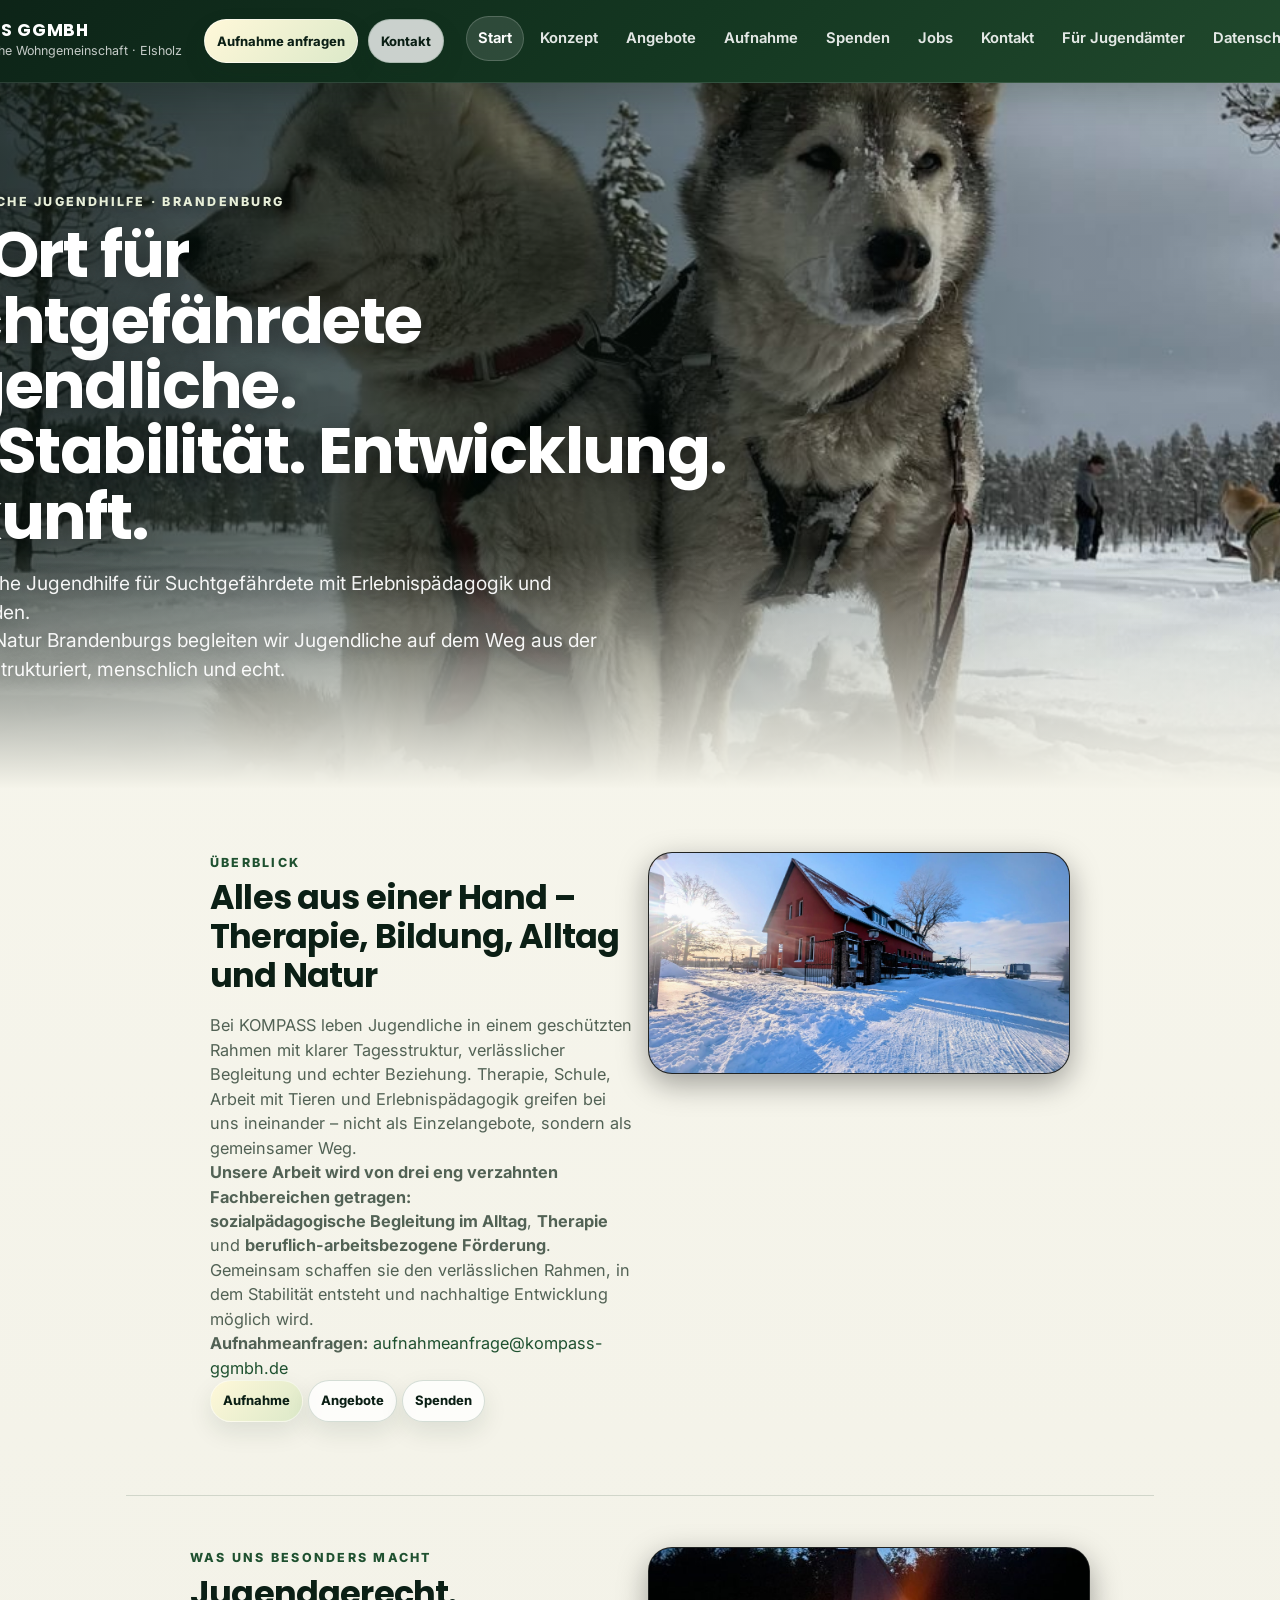
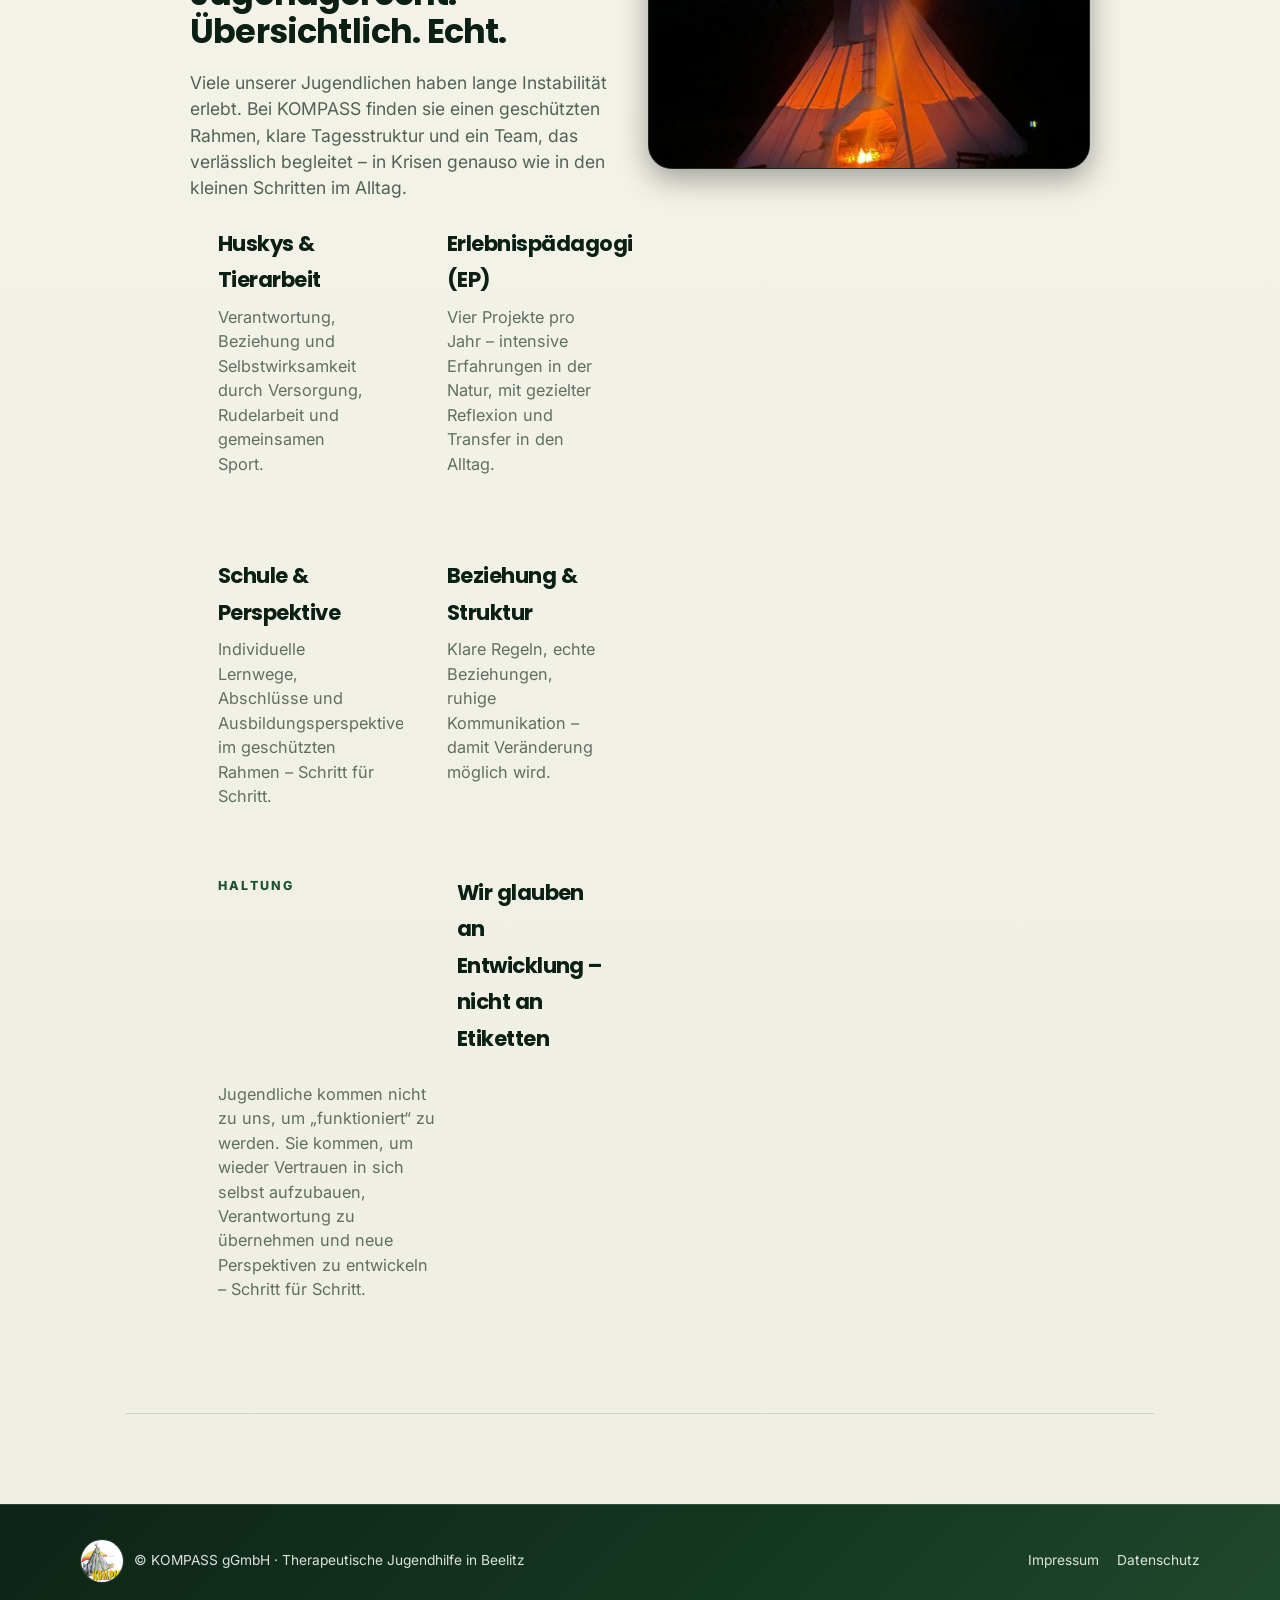
==== commit 35ee385d: "Add files via upload" ====
--- a/index.html
+++ b/index.html
@@ -9,10 +9,10 @@
 - "Therapeutische Jugendhilfe für Suchtgefährdete mit Erlebnispädagogik und Schlittenhunden..."
 -->
 <html lang="de">
-<head> <meta charset="utf-8"/> <title>KOMPASS gGmbH – Therapeutische Jugendhilfe</title> <meta content="width=device-width, initial-scale=1" name="viewport"/> <link href="https://fonts.googleapis.com" rel="preconnect"/> <link crossorigin="" href="https://fonts.gstatic.com" rel="preconnect"/> <link href="https://fonts.googleapis.com/css2?family=Inter:wght@300;400;500;600&amp;family=Poppins:wght@500;600;700&amp;display=swap" rel="stylesheet"/> 
+<head> <meta charset="utf-8"/> <title>KOMPASS gGmbH – Therapeutische Jugendhilfe</title> <meta content="width=device-width, initial-scale=1" name="viewport"/> <link href="https://fonts.googleapis.com" rel="preconnect"/> <link crossorigin="" href="https://fonts.gstatic.com" rel="preconnect"/> <link href="https://fonts.googleapis.com/css2?family=Inter:wght@300;400;500;600&amp;family=Poppins:wght@500;600;700&amp;display=swap" rel="stylesheet"/>
 <link href="/style.css" rel="stylesheet"/></head>
 <body class="home">
-<div class="layout"> <aside class="sidebar"> <div class="brand"> <div class="brand-logo"><img alt="KOMPASS Logo" src="[data-uri]"/></div> <div> <div class="brand-name">KOMPASS gGmbH</div> <div class="brand-sub">Therapeutische Wohngemeinschaft · Elsholz</div> </div> </div> <button class="btn mobile-toggle" id="navToggle" type="button">☰ Menü</button> <div class="cta"> <a class="btn primary" href="/aufnahme.html">Aufnahme anfragen</a> <a class="btn" href="/kontakt.html">Kontakt</a> </div> <nav class="nav" id="nav"><div class="nav-title">Navigation</div><ul><li><a class="active" href="/index.html">Start</a></li><li><a href="/konzept.html">Konzept</a></li><li><a href="/angebote.html">Angebote</a></li><li><a href="/aufnahme.html">Aufnahme</a></li><li><a href="/spenden.html">Spenden</a></li><li><a href="/jobs.html">Jobs</a></li><li><a href="/kontakt.html">Kontakt</a></li><li><a href="/jugendaemter.html">Für Jugendämter</a></li><li><a href="/datenschutz.html">Datenschutz</a></li><li><a href="/impressum.html">Impressum</a></li></ul></nav> <div class="sidebar-footer"> <strong>Adresse</strong><br/> Elsholzer Ausbau 2 · 14547 Beelitz<br/> Tel: 033204 61835<br/> <a class="ig-pill" href="https://www.instagram.com/kompass_ggmbh" rel="noopener" target="_blank"> <span class="icon"></span><span>@kompass_ggmbh</span> </a> </div> </aside> <main class="main"> <section class="hero"> <div class="hero-inner"> <div class="hero-kicker">Therapeutische Jugendhilfe · Brandenburg</div> <h1 class="hero-title">Ein Ort für Suchtgefährdete Jugendliche.<br/>Für Stabilität. Entwicklung. Zukunft.</h1> <p class="hero-sub">Therapeutische Jugendhilfe für Suchtgefährdete mit Erlebnispädagogik und Schlittenhunden.<br/>Inmitten der Natur Brandenburgs begleiten wir Jugendliche auf dem Weg aus der Sucht – klar strukturiert, menschlich und echt.</p>
+<div class="layout"> <aside class="sidebar"> <div class="brand"> <div class="brand-logo"><img alt="KOMPASS Logo" src="/assets/logo.jpg"/></div> <div> <div class="brand-name">KOMPASS gGmbH</div> <div class="brand-sub">Therapeutische Wohngemeinschaft · Elsholz</div> </div> </div> <button class="btn mobile-toggle" id="navToggle" type="button">☰ Menü</button> <div class="cta"> <a class="btn primary" href="/aufnahme.html">Aufnahme anfragen</a> <a class="btn" href="/kontakt.html">Kontakt</a> </div> <nav class="nav" id="nav"><div class="nav-title">Navigation</div><ul><li><a class="active" href="/index.html">Start</a></li><li><a href="/konzept.html">Konzept</a></li><li><a href="/angebote.html">Angebote</a></li><li><a href="/aufnahme.html">Aufnahme</a></li><li><a href="/spenden.html">Spenden</a></li><li><a href="/jobs.html">Jobs</a></li><li><a href="/kontakt.html">Kontakt</a></li><li><a href="/jugendaemter.html">Für Jugendämter</a></li><li><a href="/datenschutz.html">Datenschutz</a></li><li><a href="/impressum.html">Impressum</a></li></ul></nav> <div class="sidebar-footer"> <strong>Adresse</strong><br/> Elsholzer Ausbau 2 · 14547 Beelitz<br/> Tel: 033204 61835<br/> <a class="ig-pill" href="https://www.instagram.com/kompass_ggmbh" rel="noopener" target="_blank"> <span class="icon"></span><span>@kompass_ggmbh</span> </a> </div> </aside> <main class="main"> <section class="hero"> <div class="hero-inner"> <div class="hero-kicker">Therapeutische Jugendhilfe · Brandenburg</div> <h1 class="hero-title">Ein Ort für Suchtgefährdete Jugendliche.<br/>Für Stabilität. Entwicklung. Zukunft.</h1> <p class="hero-sub">Therapeutische Jugendhilfe für Suchtgefährdete mit Erlebnispädagogik und Schlittenhunden.<br/>Inmitten der Natur Brandenburgs begleiten wir Jugendliche auf dem Weg aus der Sucht – klar strukturiert, menschlich und echt.</p>
 </div>
 </section> <div class="page"> <section class="section visible">
 <div class="grid">
@@ -68,7 +68,7 @@
 <img alt="Gemeinschaft und Orientierung" src="[data-uri]"/>
 </div>
 </div>
-</section> </div> <footer class="footer"> <div class="footer-inner"> <div class="footer-left"> <div class="footer-logo"><img alt="KOMPASS Logo klein" src="[data-uri]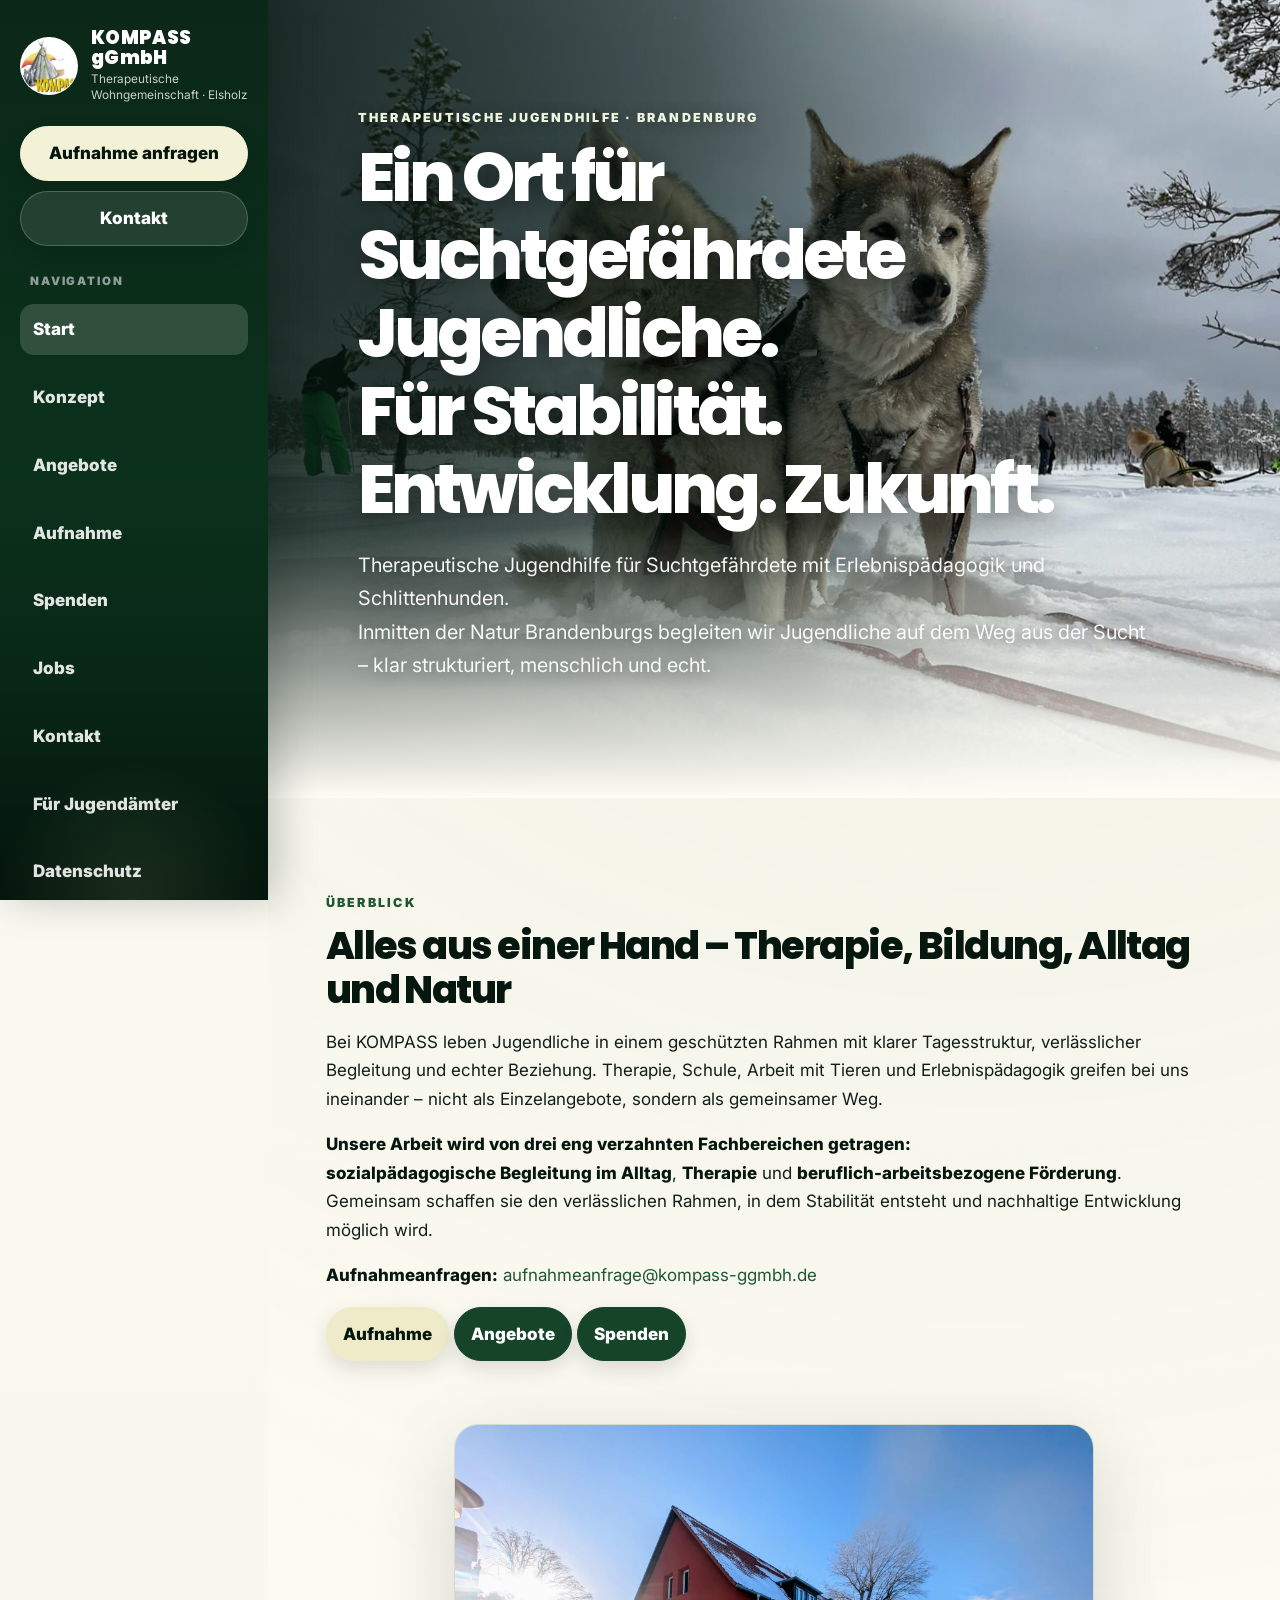
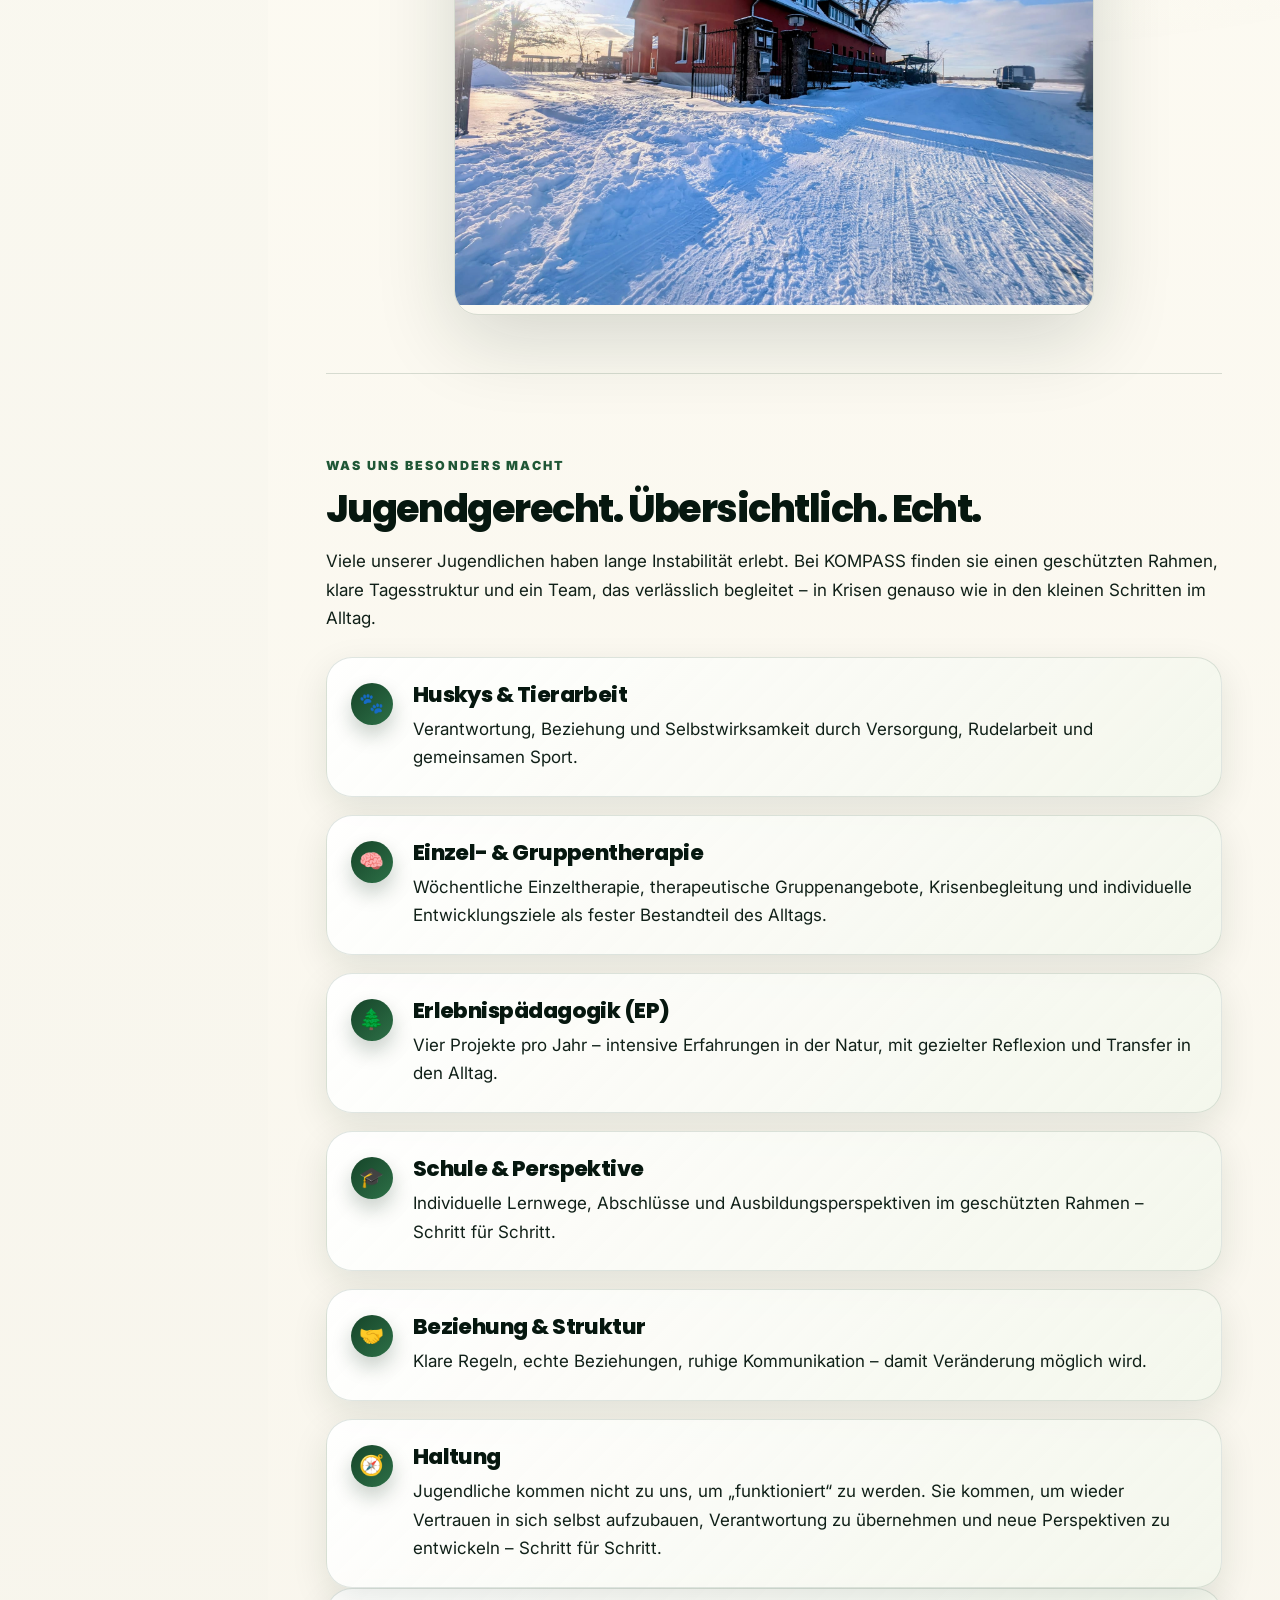
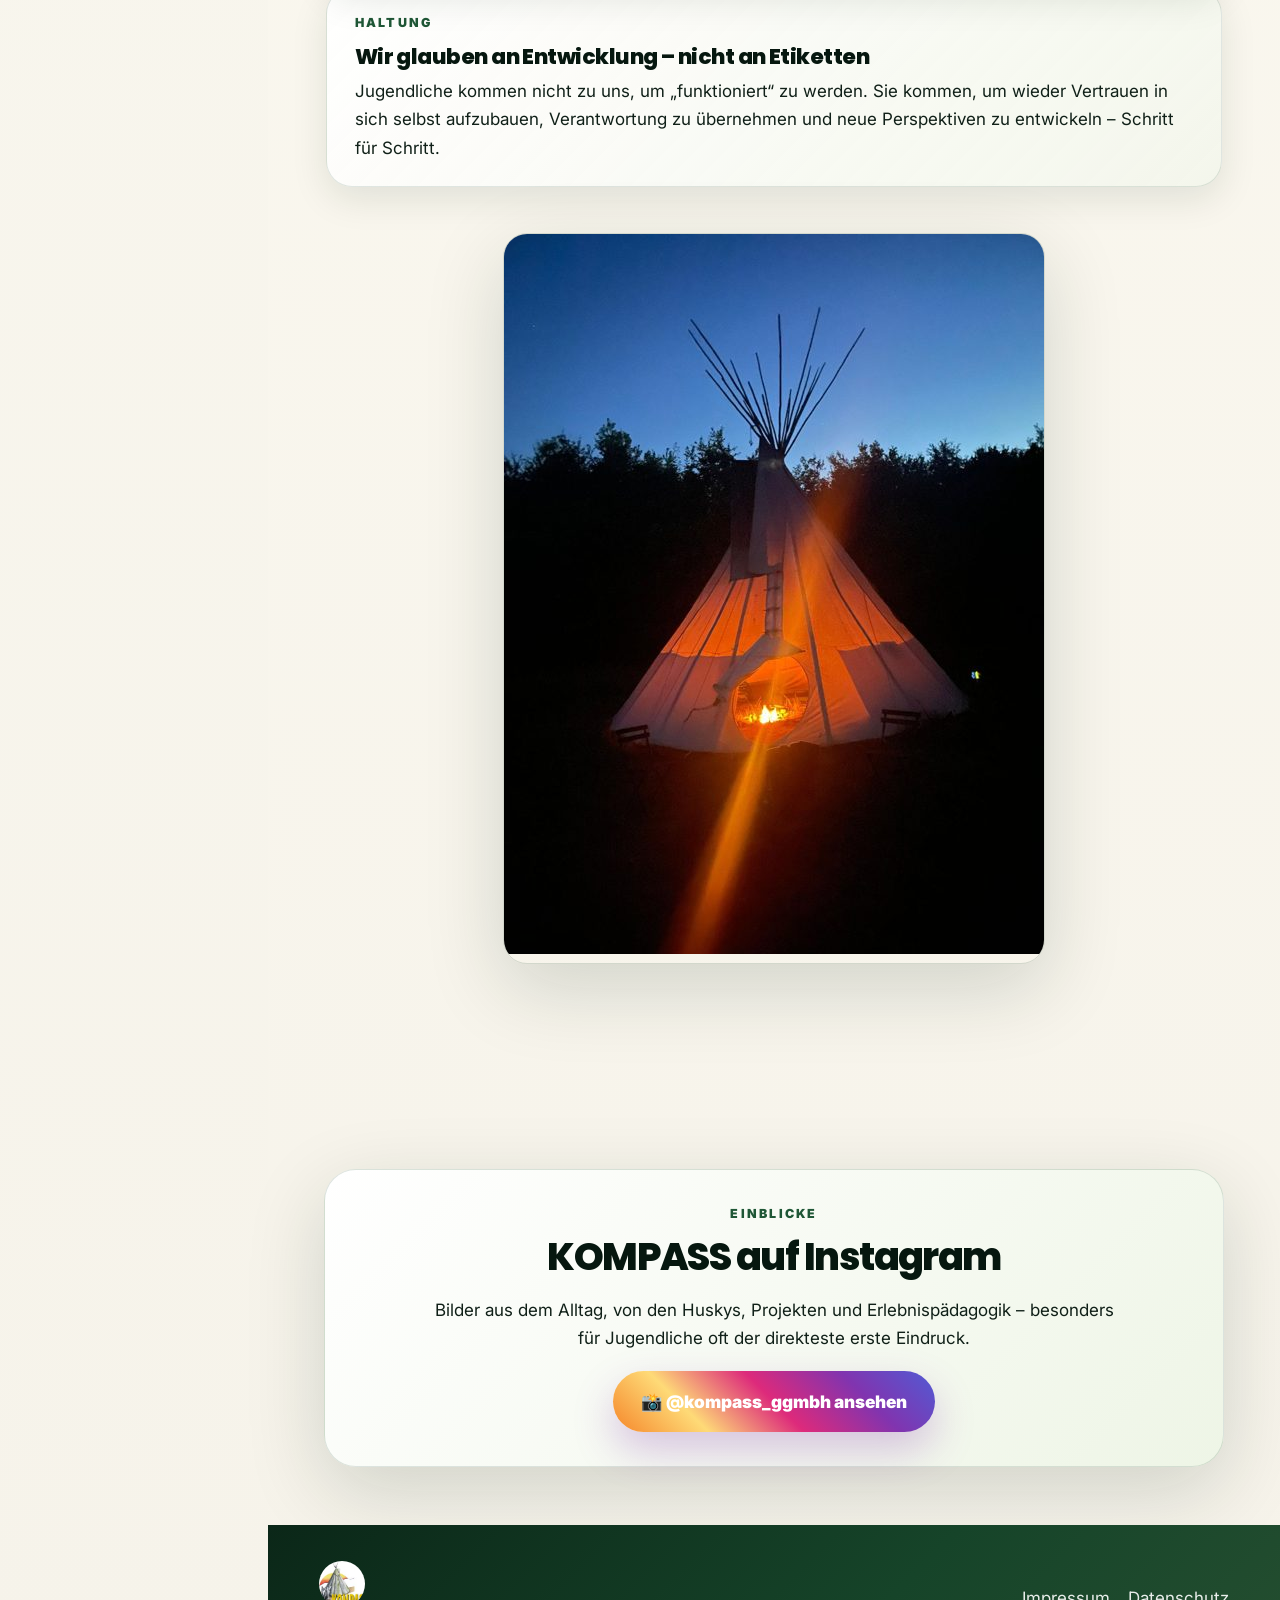
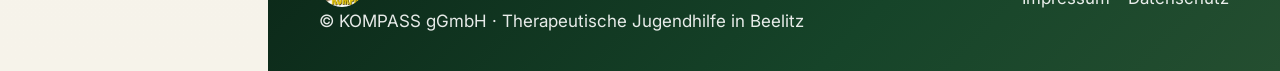
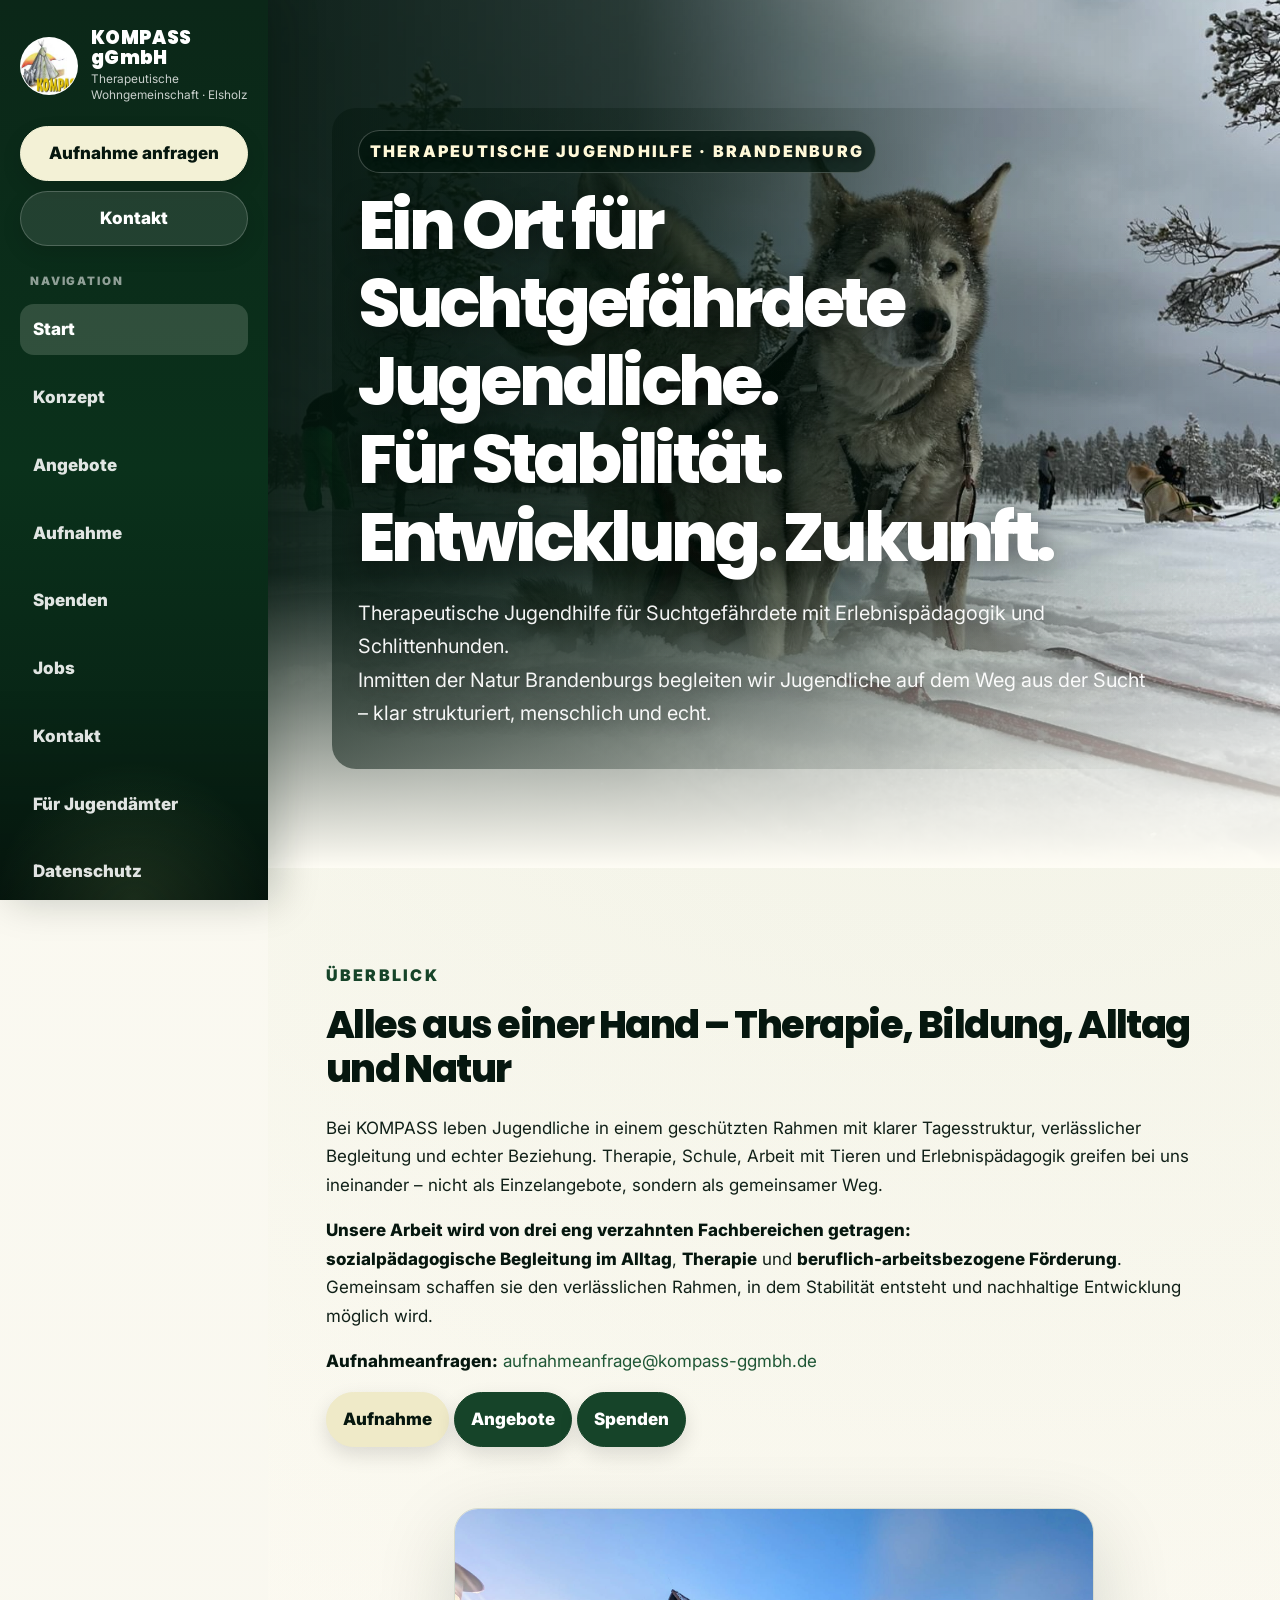
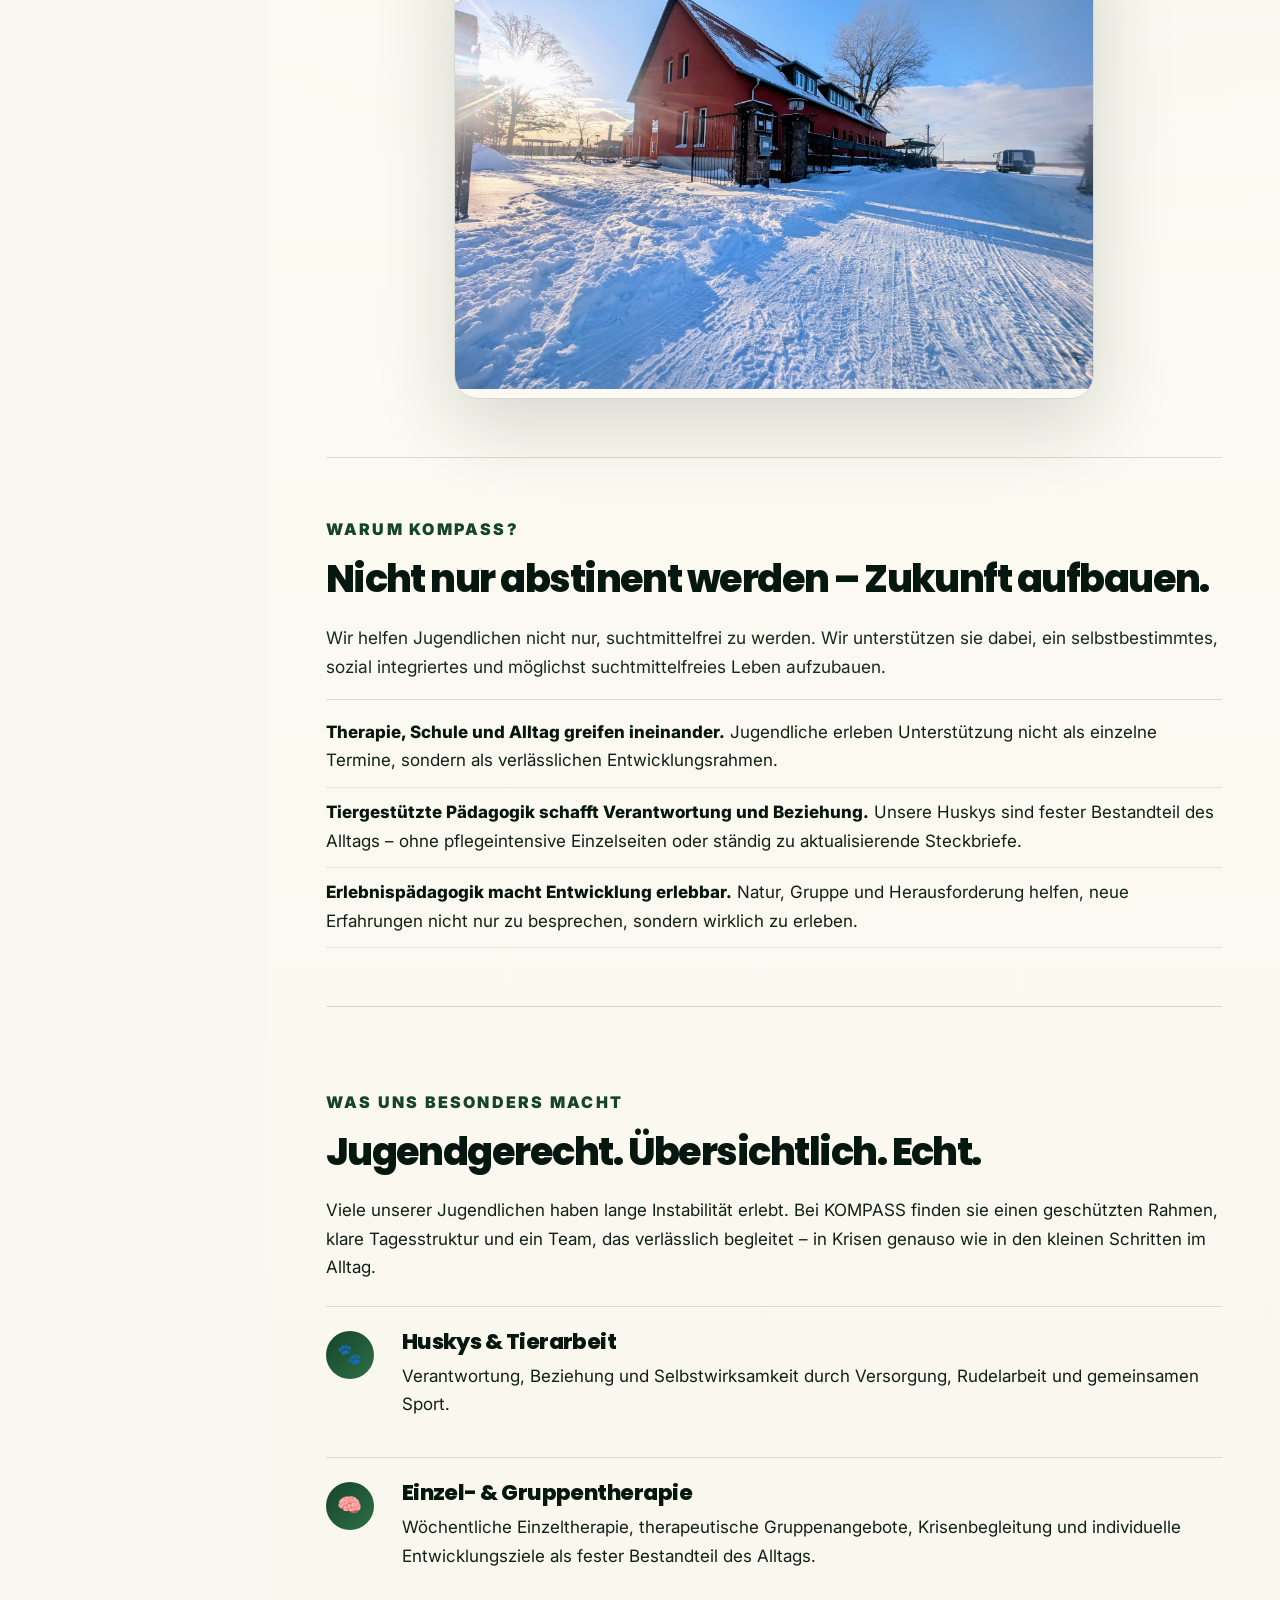
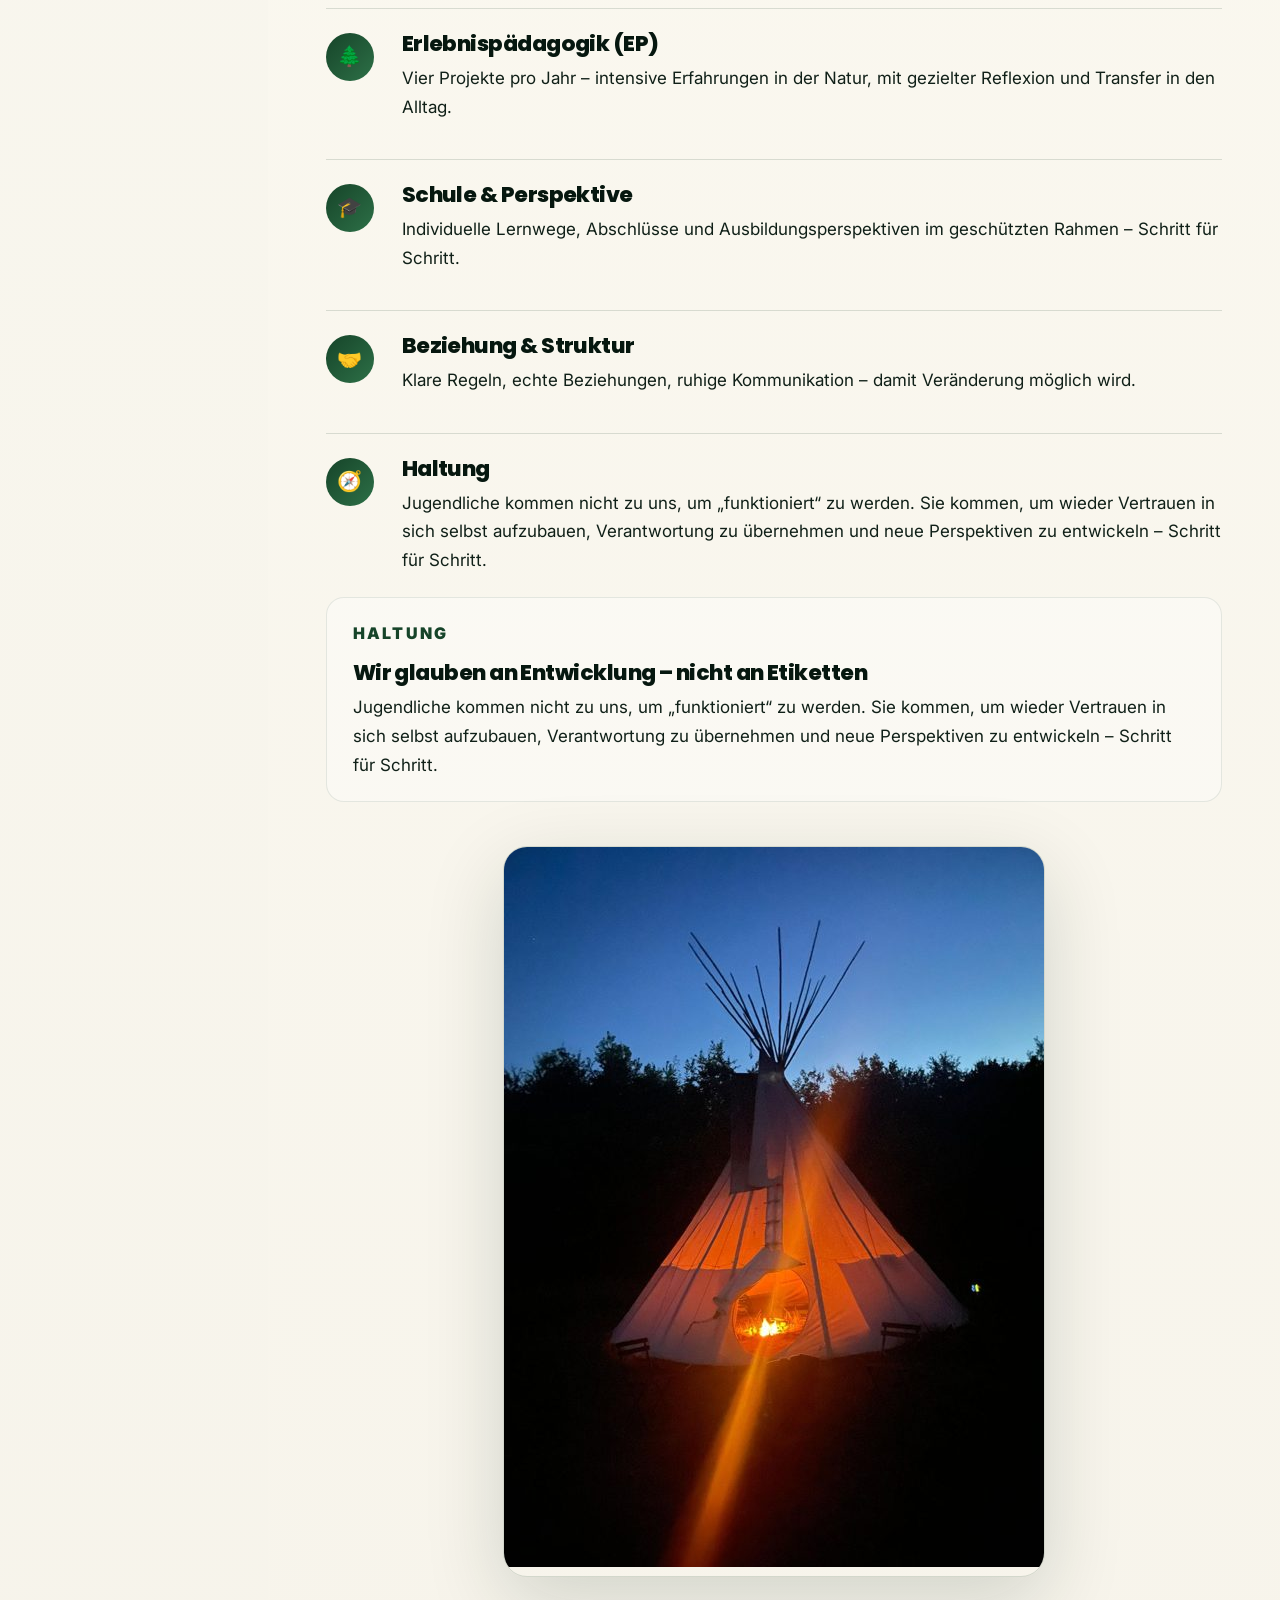
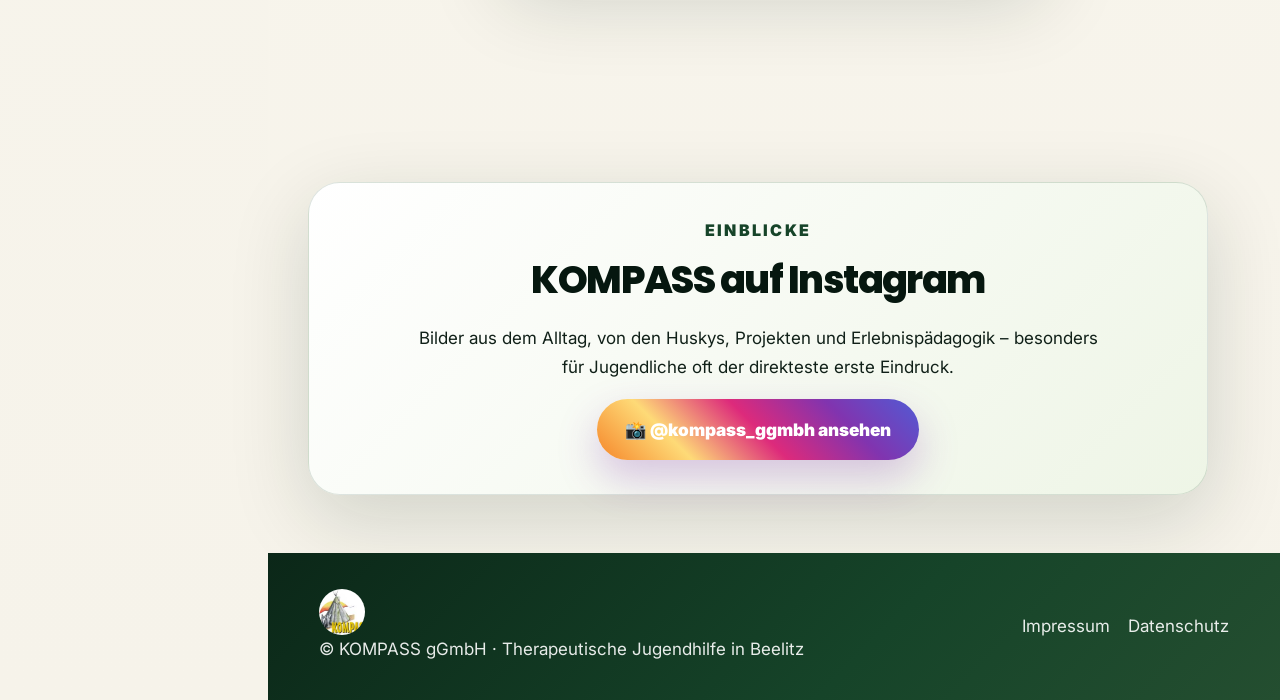
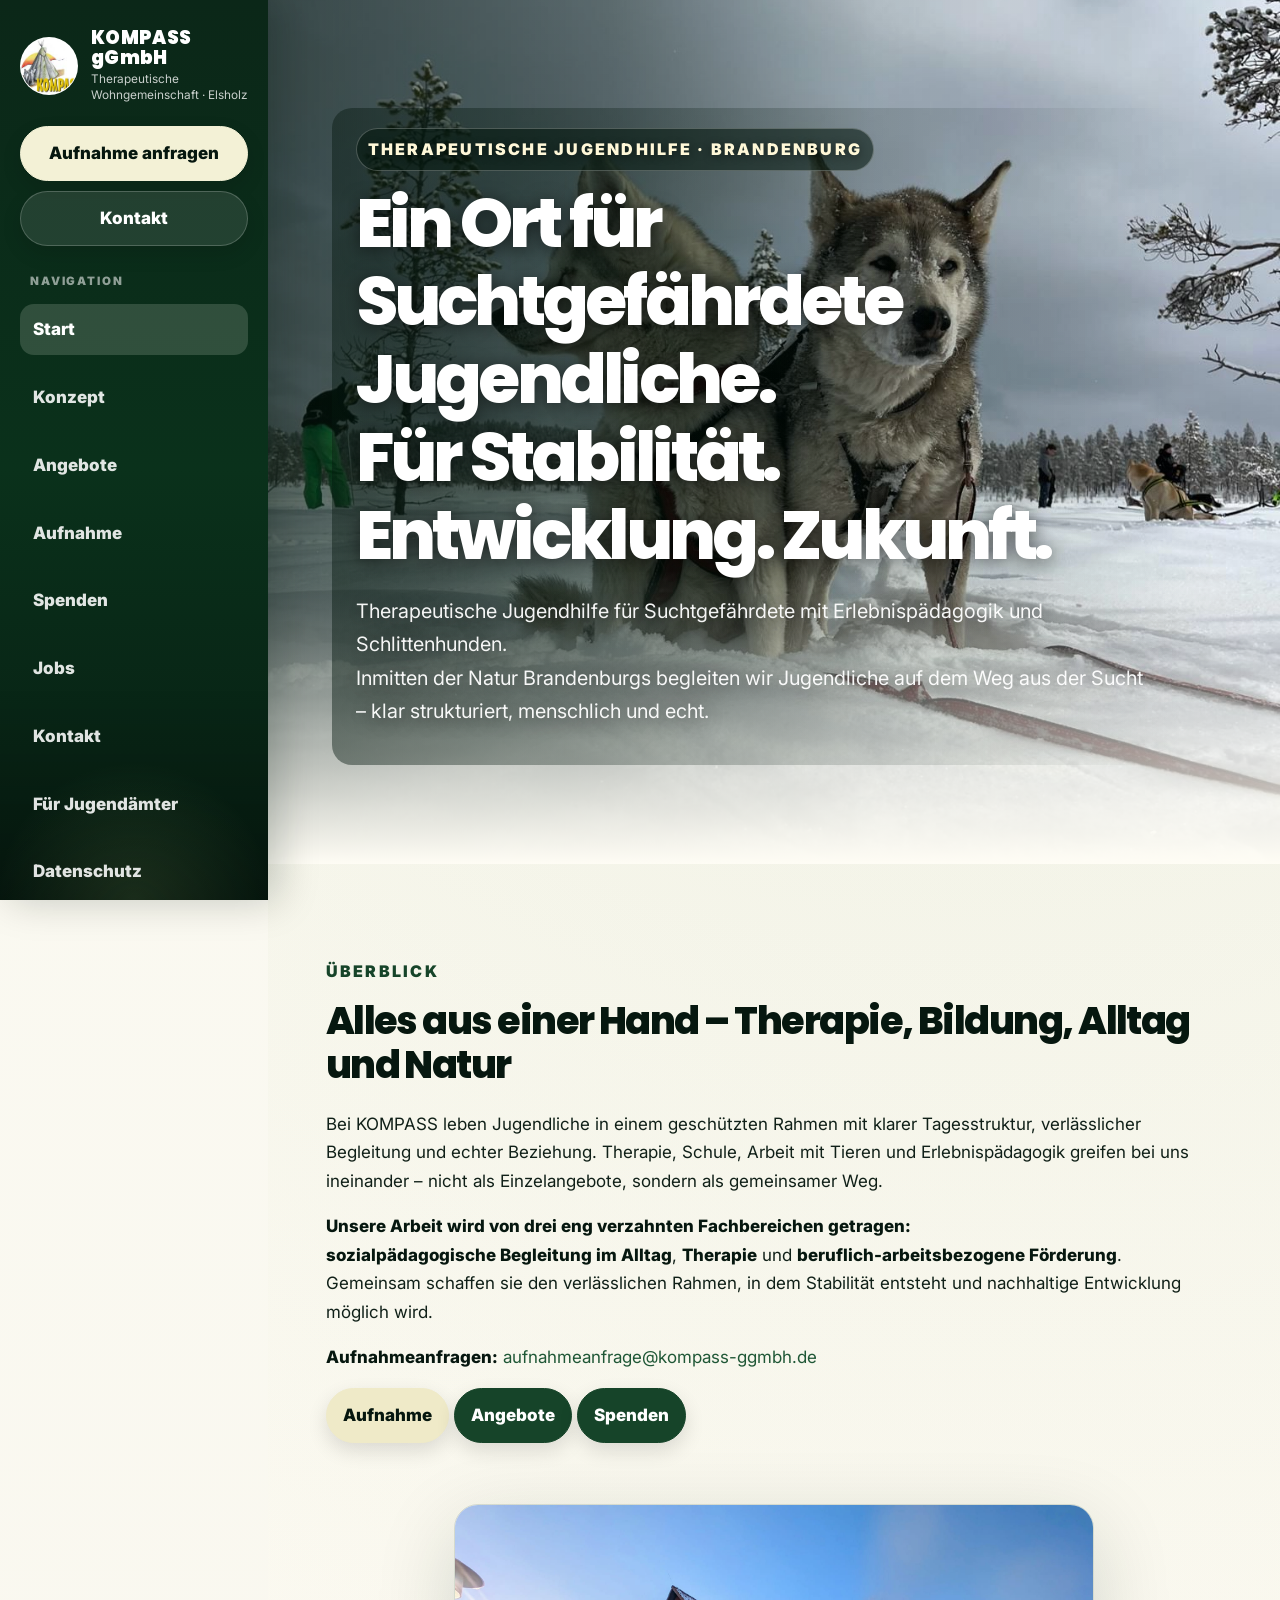
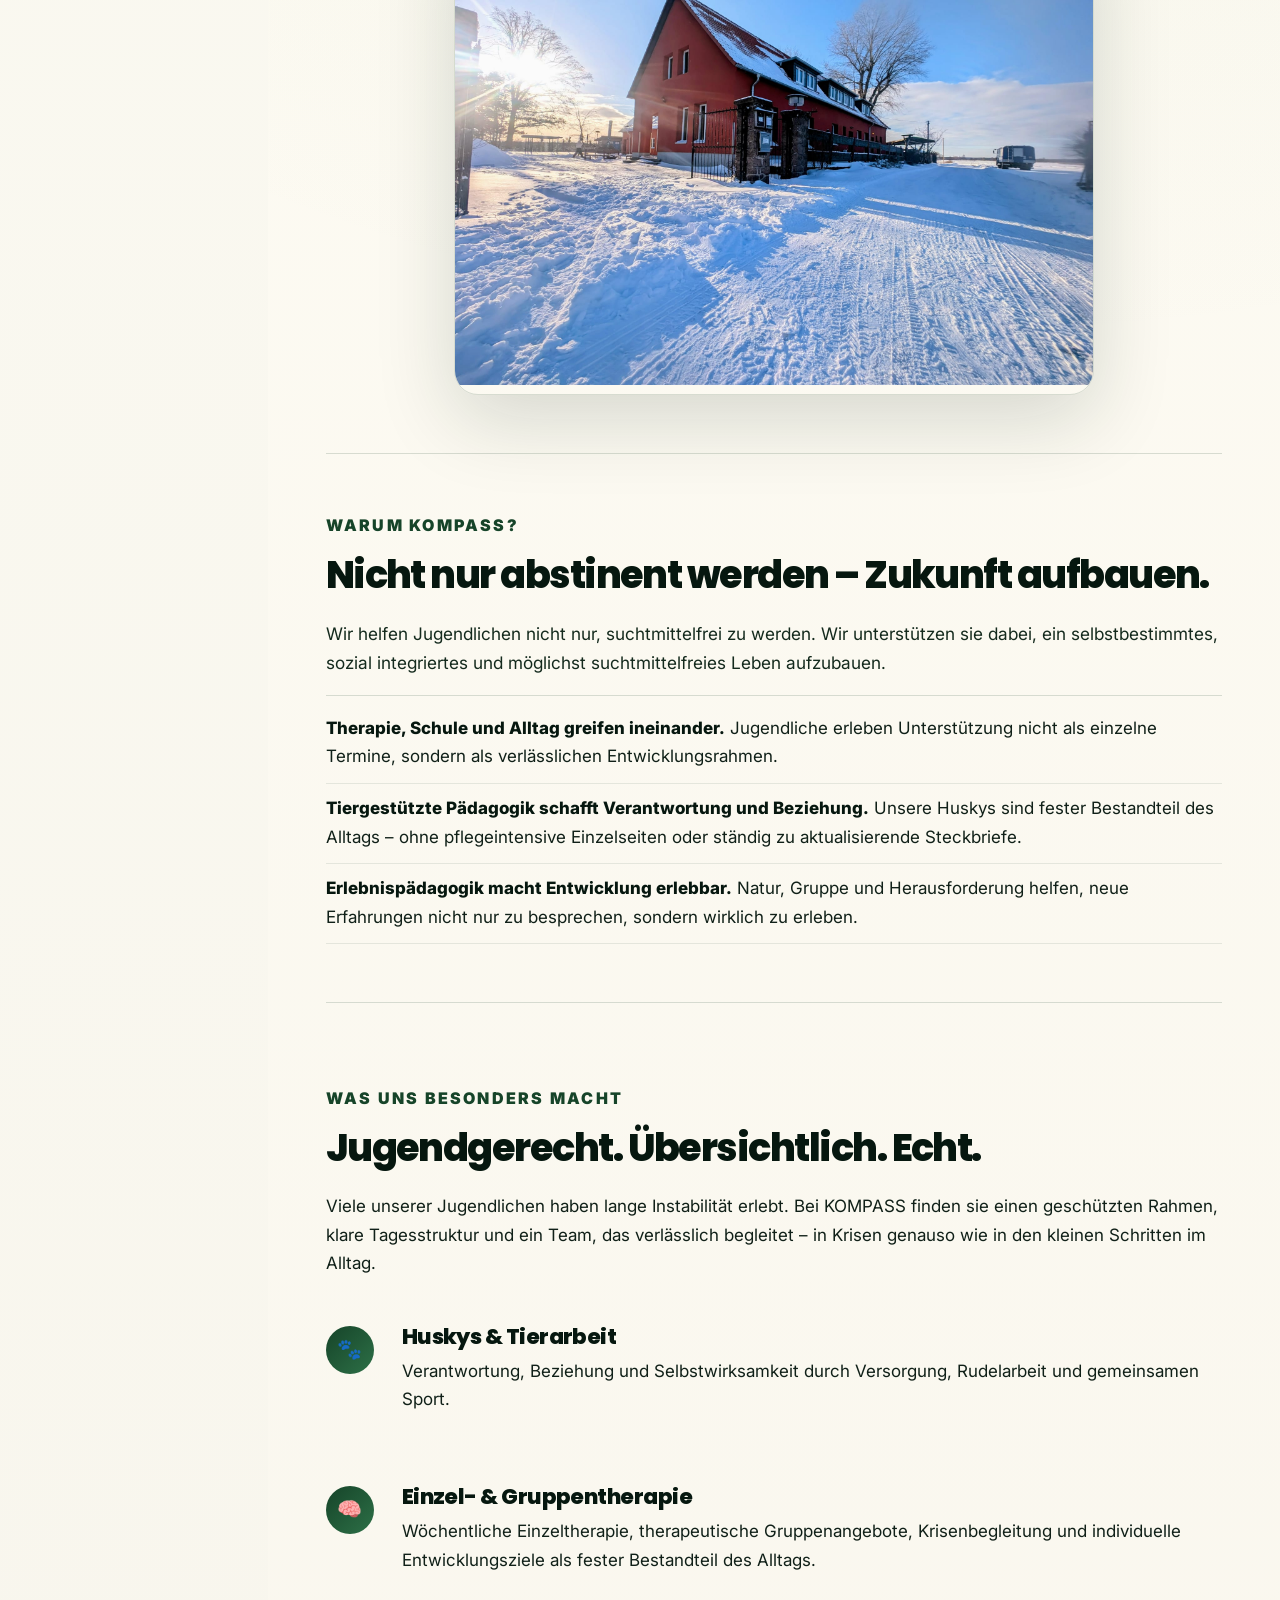
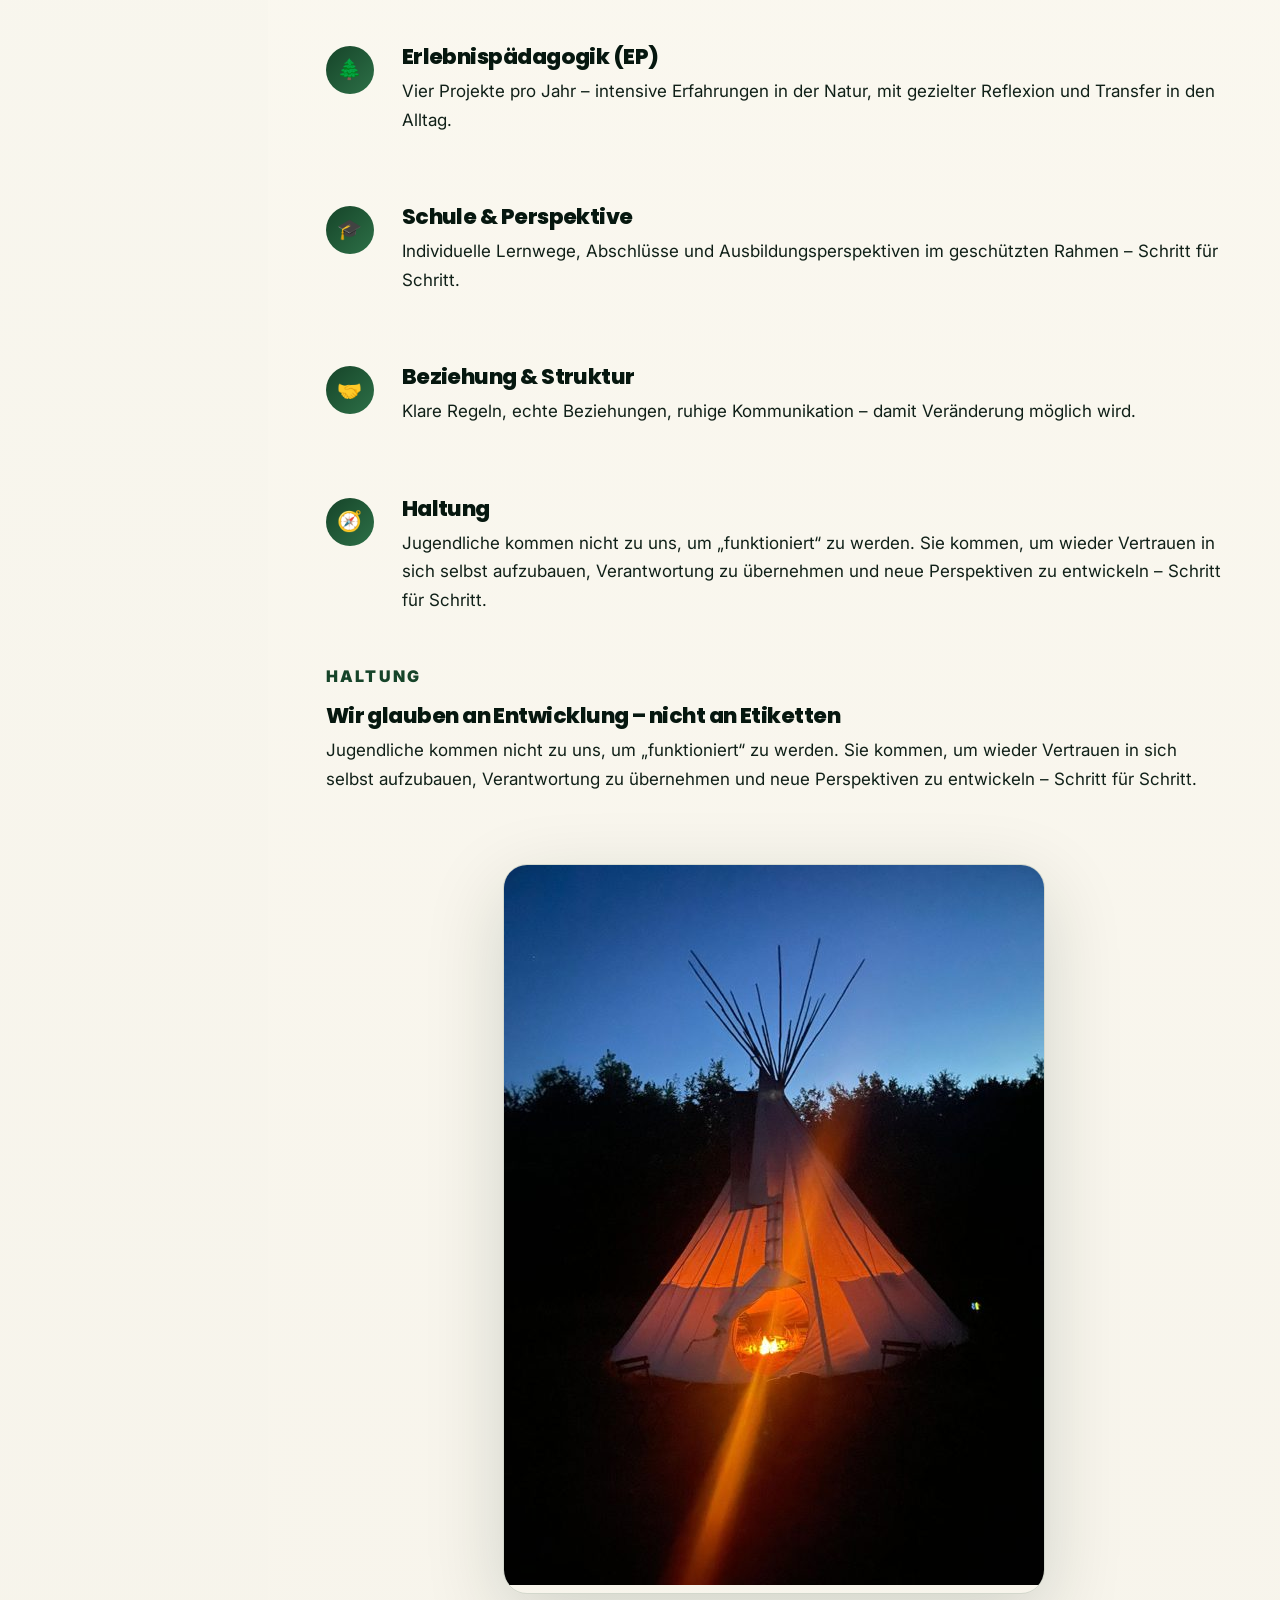
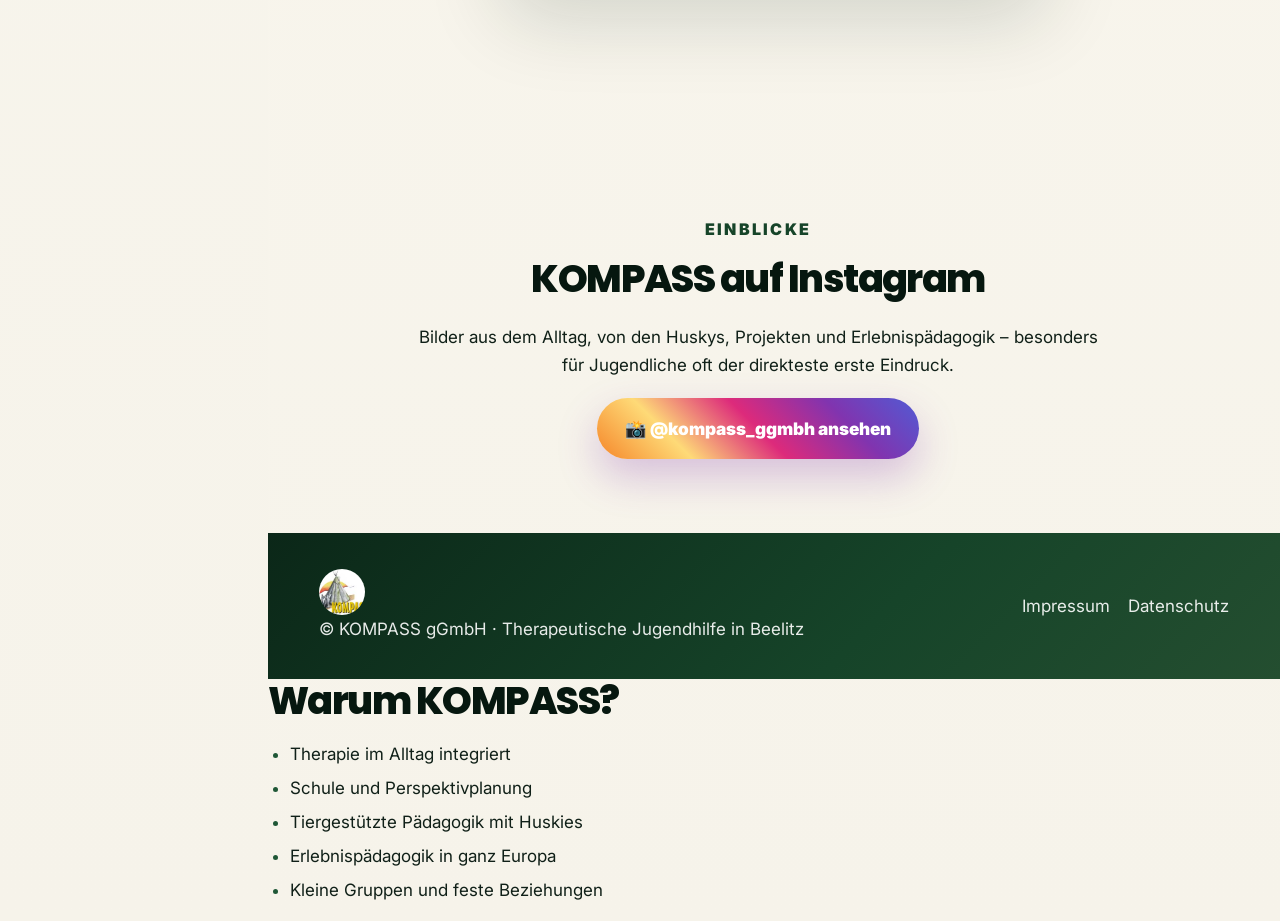
